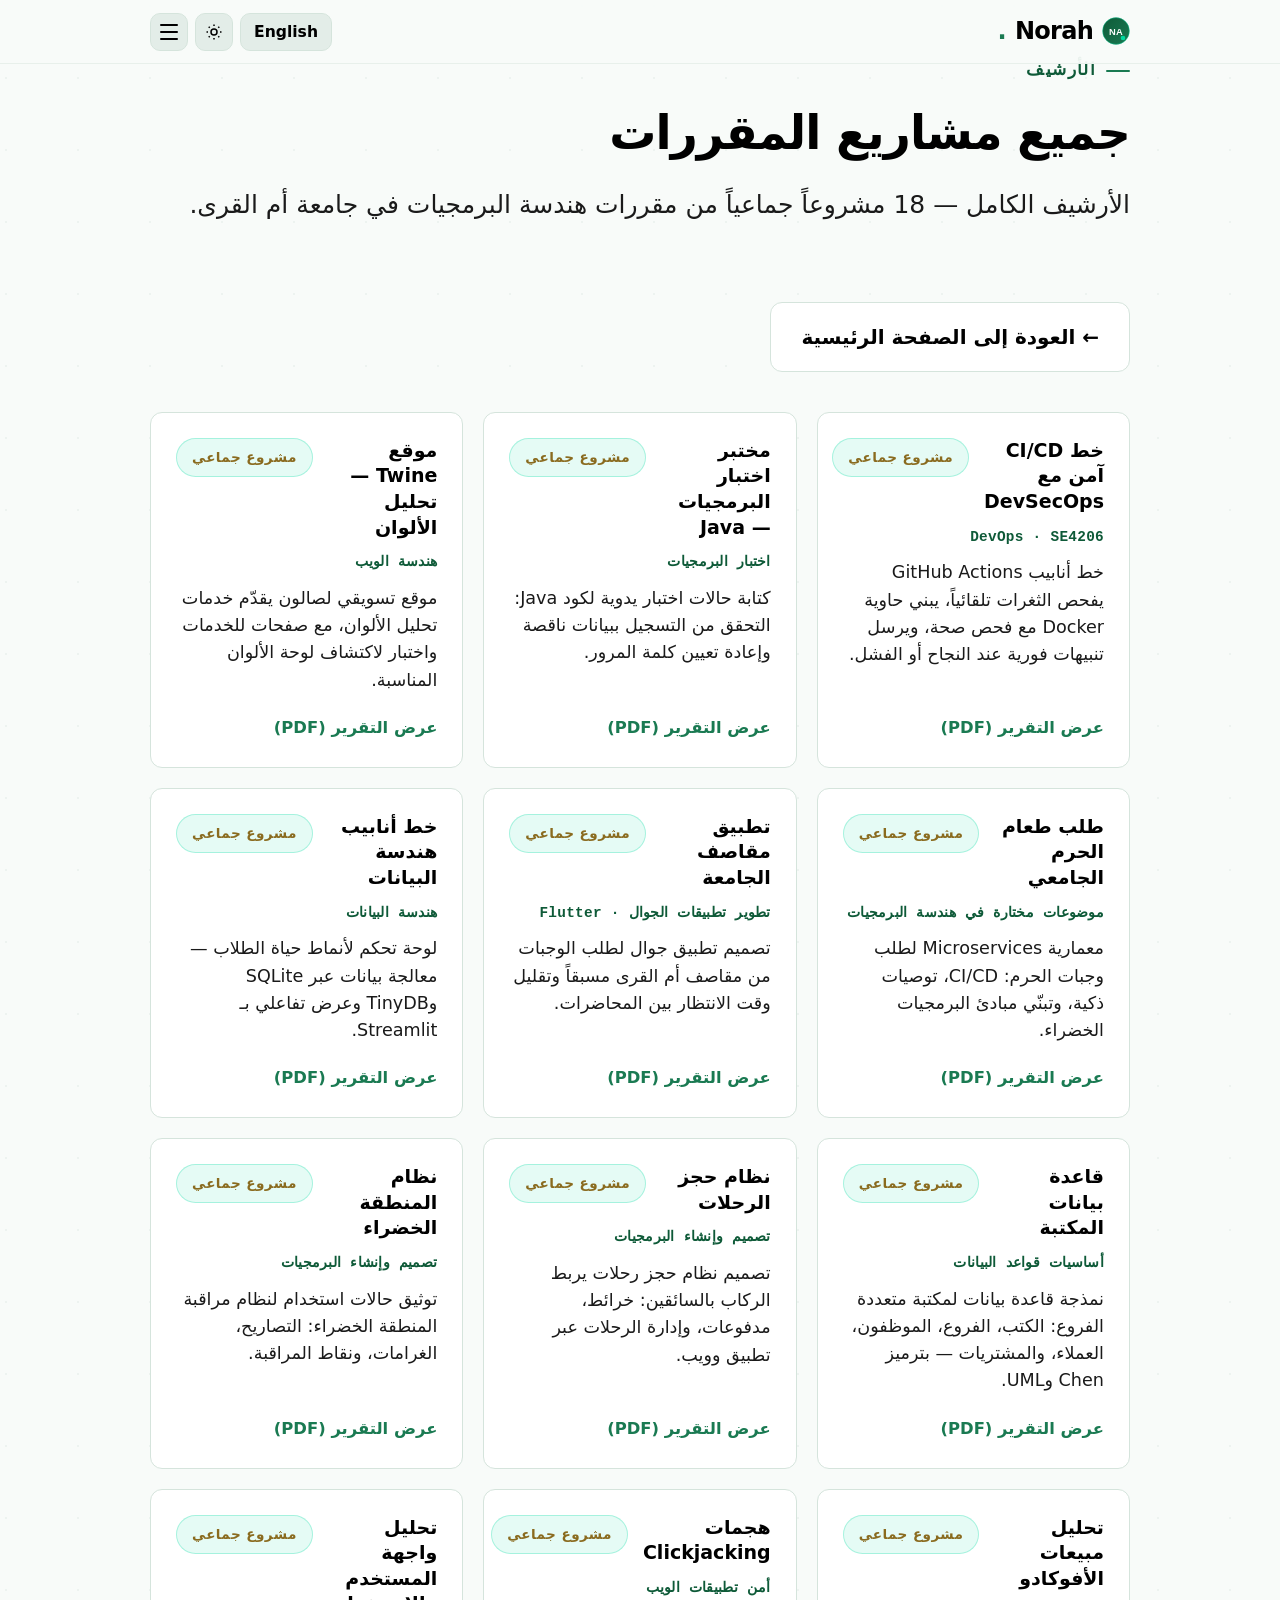
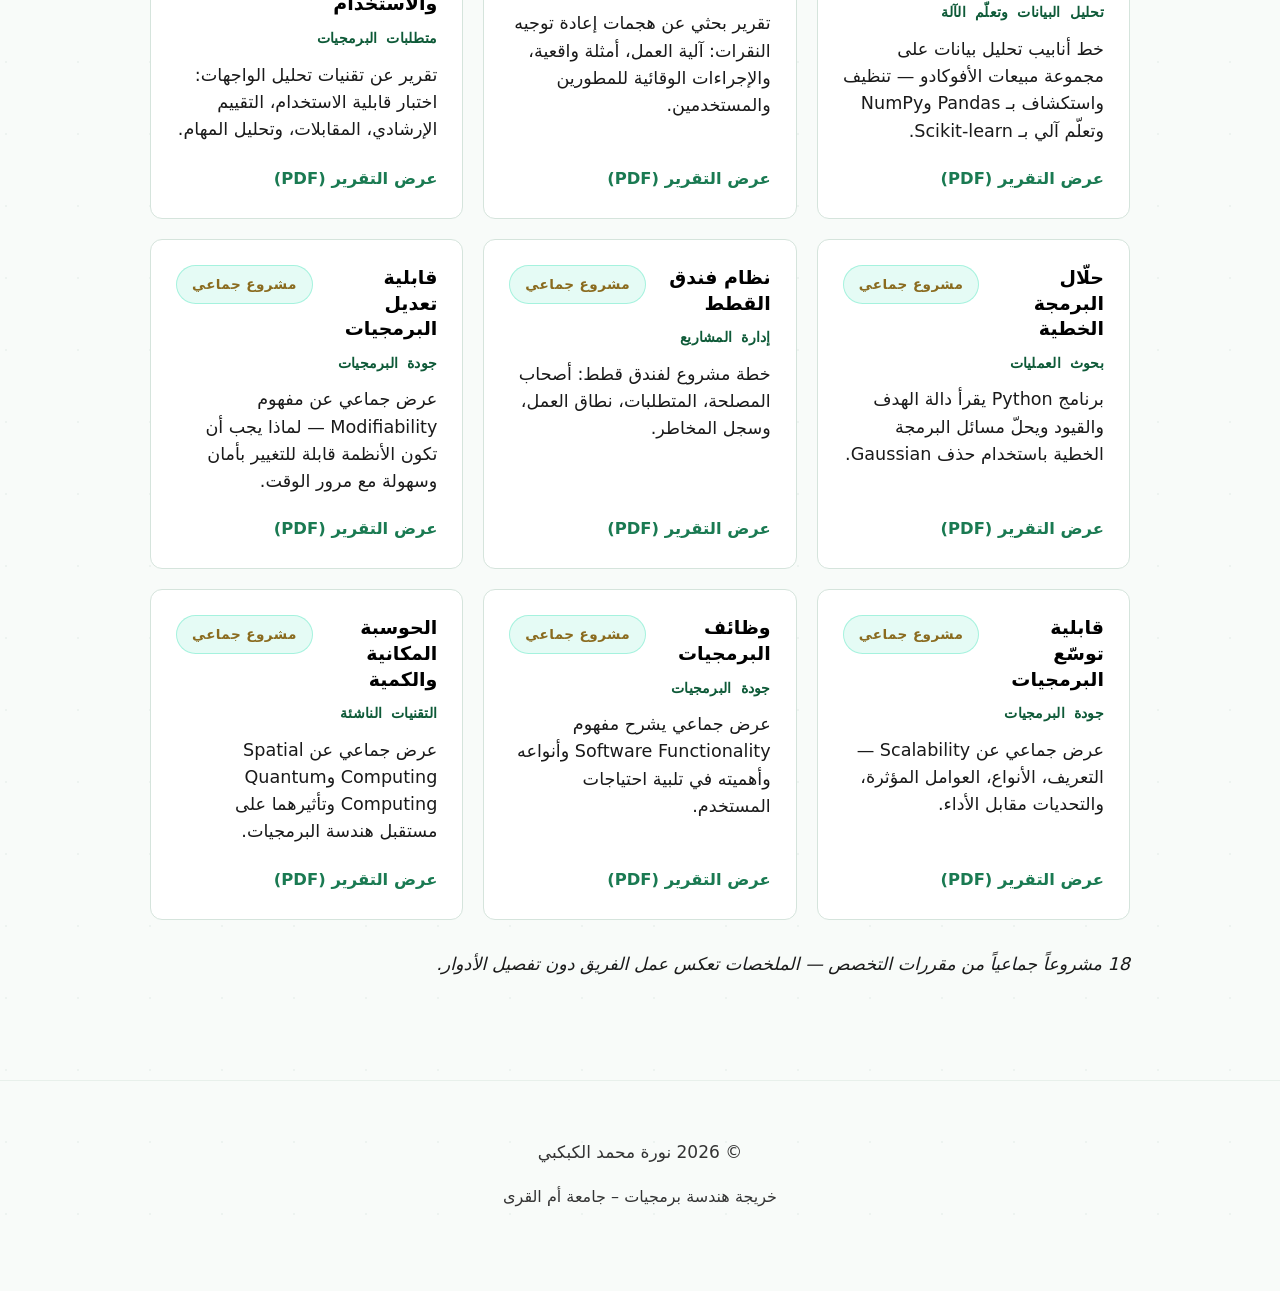
==== course-projects.html @ 9af9b5cd "update" ====
<!DOCTYPE html>
<html lang="ar" dir="rtl">
<head>
  <meta charset="UTF-8">
  <meta name="description" content="Archive of academic course projects — Norah Alkabkabi">
  <title>مشاريع المقررات | نورة الكبكبي</title>
  <link rel="icon" href="assets/favicon.svg" type="image/svg+xml">
  <link rel="stylesheet" href="styles.css?v=11">
  <script>
    (function () {
      var th = localStorage.getItem('portfolio-theme');
      var loc = localStorage.getItem('portfolio-locale');
      document.documentElement.setAttribute('data-theme', th === 'dark' ? 'dark' : 'light');
      if (loc === 'en') {
        document.documentElement.setAttribute('lang', 'en');
        document.documentElement.setAttribute('dir', 'ltr');
      }
    })();
  </script>
</head>
<body>
  <nav class="nav" aria-label="Main">
    <div class="container nav-inner">
      <a href="index.html" class="nav-logo">
        <img src="assets/logo-mark.svg" alt="" class="nav-logo-mark" width="28" height="28">
        Norah<span>.</span>
      </a>
      <div class="nav-actions">
        <button class="locale-toggle" type="button">English</button>
        <button class="theme-toggle" type="button" aria-label="Theme">
          <svg class="icon-sun" width="20" height="20" viewBox="0 0 24 24" fill="none" stroke="currentColor" stroke-width="2" aria-hidden="true"><circle cx="12" cy="12" r="4"/><path d="M12 2v2M12 20v2M4.93 4.93l1.41 1.41M17.66 17.66l1.41 1.41M2 12h2M20 12h2M4.93 19.07l1.41-1.41M17.66 6.34l1.41-1.41"/></svg>
          <svg class="icon-moon" width="20" height="20" viewBox="0 0 24 24" fill="none" stroke="currentColor" stroke-width="2" aria-hidden="true"><path d="M21 12.79A9 9 0 1 1 11.21 3 7 7 0 0 0 21 12.79z"/></svg>
        </button>
        <button class="nav-toggle" type="button" aria-label="Toggle menu" aria-expanded="false">
          <span class="nav-toggle-bars" aria-hidden="true">
            <span class="nav-toggle-bar"></span>
            <span class="nav-toggle-bar"></span>
            <span class="nav-toggle-bar"></span>
          </span>
        </button>
      </div>
    </div>
  </nav>

  <ul class="nav-links">
    <li><a href="index.html#highlights" data-i18n="nav.highlights">Home</a></li>
    <li><a href="index.html#course-projects" data-i18n="archive.back.featured">Featured projects</a></li>
  </ul>
  <button type="button" class="nav-backdrop" aria-label="Close menu" tabindex="-1" hidden></button>

  <main class="section archive-page" style="padding-top: 2rem;">
    <div class="container fade-in visible">
      <p class="section-label" data-i18n="archive.label">Archive</p>
      <h1 class="section-title" data-i18n="archive.title">All academic course projects</h1>
      <p class="section-lead" data-i18n="archive.lead">Full archive of 18 team projects from Software Engineering coursework at Umm Al-Qura University.</p>
      <a href="index.html#course-projects" class="btn btn-ghost archive-back-link" data-i18n="archive.back">← Back to portfolio</a>
      
    
      <div class="course-projects-grid">
        <article class="course-project-card">
          <div class="course-project-header">
            <h4 data-i18n="courseproj.p18.title">خط CI/CD آمن مع DevSecOps</h4>
            <span class="badge badge-team" data-i18n="courseproj.badge.team">مشروع جماعي</span>
          </div>
          <p class="course-project-course" data-i18n="courseproj.p18.course">DevOps · SE4206</p>
          <p class="course-project-desc" data-i18n="courseproj.p18.desc">خط أنابيب GitHub Actions يفحص الثغرات تلقائياً، يبني حاوية Docker مع فحص صحة، ويرسل تنبيهات فورية عند النجاح أو الفشل.</p>
          <a href="assets/course-projects/secure-cicd-devsecops.pdf" class="course-project-link" target="_blank" rel="noopener noreferrer" data-i18n="courseproj.link">عرض التقرير (PDF)</a>
        </article>

        <article class="course-project-card">
          <div class="course-project-header">
            <h4 data-i18n="courseproj.p7.title">مختبر اختبار البرمجيات — Java</h4>
            <span class="badge badge-team" data-i18n="courseproj.badge.team">مشروع جماعي</span>
          </div>
          <p class="course-project-course" data-i18n="courseproj.p7.course">اختبار البرمجيات</p>
          <p class="course-project-desc" data-i18n="courseproj.p7.desc">كتابة حالات اختبار يدوية لكود Java: التحقق من التسجيل ببيانات ناقصة وإعادة تعيين كلمة المرور.</p>
          <a href="assets/course-projects/software-testing-lab.pdf" class="course-project-link" target="_blank" rel="noopener noreferrer" data-i18n="courseproj.link">عرض التقرير (PDF)</a>
        </article>

        <article class="course-project-card">
          <div class="course-project-header">
            <h4 data-i18n="courseproj.p1.title">موقع Twine — تحليل الألوان</h4>
            <span class="badge badge-team" data-i18n="courseproj.badge.team">مشروع جماعي</span>
          </div>
          <p class="course-project-course" data-i18n="courseproj.p1.course">هندسة الويب</p>
          <p class="course-project-desc" data-i18n="courseproj.p1.desc">موقع تسويقي لصالون يقدّم خدمات تحليل الألوان، مع صفحات للخدمات واختبار لاكتشاف لوحة الألوان المناسبة.</p>
          <a href="assets/course-projects/twine-web-engineering.pdf" class="course-project-link" target="_blank" rel="noopener noreferrer" data-i18n="courseproj.link">عرض التقرير (PDF)</a>
        </article>

        <article class="course-project-card">
          <div class="course-project-header">
            <h4 data-i18n="courseproj.p13.title">طلب طعام الحرم الجامعي</h4>
            <span class="badge badge-team" data-i18n="courseproj.badge.team">مشروع جماعي</span>
          </div>
          <p class="course-project-course" data-i18n="courseproj.p13.course">موضوعات مختارة في هندسة البرمجيات</p>
          <p class="course-project-desc" data-i18n="courseproj.p13.desc">معمارية Microservices لطلب وجبات الحرم: CI/CD، توصيات ذكية، وتبنّي مبادئ البرمجيات الخضراء.</p>
          <a href="assets/course-projects/campus-food-ordering-microservices.pdf" class="course-project-link" target="_blank" rel="noopener noreferrer" data-i18n="courseproj.link">عرض التقرير (PDF)</a>
        </article>

        <article class="course-project-card">
          <div class="course-project-header">
            <h4 data-i18n="courseproj.p2.title">تطبيق مقاصف الجامعة</h4>
            <span class="badge badge-team" data-i18n="courseproj.badge.team">مشروع جماعي</span>
          </div>
          <p class="course-project-course" data-i18n="courseproj.p2.course">تطوير تطبيقات الجوال · Flutter</p>
          <p class="course-project-desc" data-i18n="courseproj.p2.desc">تصميم تطبيق جوال لطلب الوجبات من مقاصف أم القرى مسبقاً وتقليل وقت الانتظار بين المحاضرات.</p>
          <a href="assets/course-projects/flutter-cafeteria.pdf" class="course-project-link" target="_blank" rel="noopener noreferrer" data-i18n="courseproj.link">عرض التقرير (PDF)</a>
        </article>

        <article class="course-project-card">
          <div class="course-project-header">
            <h4 data-i18n="courseproj.p14.title">خط أنابيب هندسة البيانات</h4>
            <span class="badge badge-team" data-i18n="courseproj.badge.team">مشروع جماعي</span>
          </div>
          <p class="course-project-course" data-i18n="courseproj.p14.course">هندسة البيانات</p>
          <p class="course-project-desc" data-i18n="courseproj.p14.desc">لوحة تحكم لأنماط حياة الطلاب — معالجة بيانات عبر SQLite وTinyDB وعرض تفاعلي بـ Streamlit.</p>
          <a href="assets/course-projects/data-engineering-lifestyle-dashboard.pdf" class="course-project-link" target="_blank" rel="noopener noreferrer" data-i18n="courseproj.link">عرض التقرير (PDF)</a>
        </article>

        <article class="course-project-card">
          <div class="course-project-header">
            <h4 data-i18n="courseproj.p4.title">قاعدة بيانات المكتبة</h4>
            <span class="badge badge-team" data-i18n="courseproj.badge.team">مشروع جماعي</span>
          </div>
          <p class="course-project-course" data-i18n="courseproj.p4.course">أساسيات قواعد البيانات</p>
          <p class="course-project-desc" data-i18n="courseproj.p4.desc">نمذجة قاعدة بيانات لمكتبة متعددة الفروع: الكتب، الفروع، الموظفون، العملاء، والمشتريات — بترميز Chen وUML.</p>
          <a href="assets/course-projects/database-library.pdf" class="course-project-link" target="_blank" rel="noopener noreferrer" data-i18n="courseproj.link">عرض التقرير (PDF)</a>
        </article>

        <article class="course-project-card">
          <div class="course-project-header">
            <h4 data-i18n="courseproj.p12.title">نظام حجز الرحلات</h4>
            <span class="badge badge-team" data-i18n="courseproj.badge.team">مشروع جماعي</span>
          </div>
          <p class="course-project-course" data-i18n="courseproj.p12.course">تصميم وإنشاء البرمجيات</p>
          <p class="course-project-desc" data-i18n="courseproj.p12.desc">تصميم نظام حجز رحلات يربط الركاب بالسائقين: خرائط، مدفوعات، وإدارة الرحلات عبر تطبيق وويب.</p>
          <a href="assets/course-projects/software-design-ride-booking.pdf" class="course-project-link" target="_blank" rel="noopener noreferrer" data-i18n="courseproj.link">عرض التقرير (PDF)</a>
        </article>

        <article class="course-project-card">
          <div class="course-project-header">
            <h4 data-i18n="courseproj.p3.title">نظام المنطقة الخضراء</h4>
            <span class="badge badge-team" data-i18n="courseproj.badge.team">مشروع جماعي</span>
          </div>
          <p class="course-project-course" data-i18n="courseproj.p3.course">تصميم وإنشاء البرمجيات</p>
          <p class="course-project-desc" data-i18n="courseproj.p3.desc">توثيق حالات استخدام لنظام مراقبة المنطقة الخضراء: التصاريح، الغرامات، ونقاط المراقبة.</p>
          <a href="assets/course-projects/software-design-green-zone.pdf" class="course-project-link" target="_blank" rel="noopener noreferrer" data-i18n="courseproj.link">عرض التقرير (PDF)</a>
        </article>

        <article class="course-project-card">
          <div class="course-project-header">
            <h4 data-i18n="courseproj.p6.title">تحليل مبيعات الأفوكادو</h4>
            <span class="badge badge-team" data-i18n="courseproj.badge.team">مشروع جماعي</span>
          </div>
          <p class="course-project-course" data-i18n="courseproj.p6.course">تحليل البيانات وتعلّم الآلة</p>
          <p class="course-project-desc" data-i18n="courseproj.p6.desc">خط أنابيب تحليل بيانات على مجموعة مبيعات الأفوكادو — تنظيف واستكشاف بـ Pandas وNumPy وتعلّم آلي بـ Scikit-learn.</p>
          <a href="assets/course-projects/data-analysis-avocado.pdf" class="course-project-link" target="_blank" rel="noopener noreferrer" data-i18n="courseproj.link">عرض التقرير (PDF)</a>
        </article>

        <article class="course-project-card">
          <div class="course-project-header">
            <h4 data-i18n="courseproj.p11.title">هجمات Clickjacking</h4>
            <span class="badge badge-team" data-i18n="courseproj.badge.team">مشروع جماعي</span>
          </div>
          <p class="course-project-course" data-i18n="courseproj.p11.course">أمن تطبيقات الويب</p>
          <p class="course-project-desc" data-i18n="courseproj.p11.desc">تقرير بحثي عن هجمات إعادة توجيه النقرات: آلية العمل، أمثلة واقعية، والإجراءات الوقائية للمطورين والمستخدمين.</p>
          <a href="assets/course-projects/clickjacking-security.pdf" class="course-project-link" target="_blank" rel="noopener noreferrer" data-i18n="courseproj.link">عرض التقرير (PDF)</a>
        </article>

        <article class="course-project-card">
          <div class="course-project-header">
            <h4 data-i18n="courseproj.p10.title">تحليل واجهة المستخدم والاستخدام</h4>
            <span class="badge badge-team" data-i18n="courseproj.badge.team">مشروع جماعي</span>
          </div>
          <p class="course-project-course" data-i18n="courseproj.p10.course">متطلبات البرمجيات</p>
          <p class="course-project-desc" data-i18n="courseproj.p10.desc">تقرير عن تقنيات تحليل الواجهات: اختبار قابلية الاستخدام، التقييم الإرشادي، المقابلات، وتحليل المهام.</p>
          <a href="assets/course-projects/ui-analysis.pdf" class="course-project-link" target="_blank" rel="noopener noreferrer" data-i18n="courseproj.link">عرض التقرير (PDF)</a>
        </article>

        <article class="course-project-card">
          <div class="course-project-header">
            <h4 data-i18n="courseproj.p5.title">حلّال البرمجة الخطية</h4>
            <span class="badge badge-team" data-i18n="courseproj.badge.team">مشروع جماعي</span>
          </div>
          <p class="course-project-course" data-i18n="courseproj.p5.course">بحوث العمليات</p>
          <p class="course-project-desc" data-i18n="courseproj.p5.desc">برنامج Python يقرأ دالة الهدف والقيود ويحلّ مسائل البرمجة الخطية باستخدام حذف Gaussian.</p>
          <a href="assets/course-projects/operational-research-lp-solver.pdf" class="course-project-link" target="_blank" rel="noopener noreferrer" data-i18n="courseproj.link">عرض التقرير (PDF)</a>
        </article>

        <article class="course-project-card">
          <div class="course-project-header">
            <h4 data-i18n="courseproj.p15.title">نظام فندق القطط</h4>
            <span class="badge badge-team" data-i18n="courseproj.badge.team">مشروع جماعي</span>
          </div>
          <p class="course-project-course" data-i18n="courseproj.p15.course">إدارة المشاريع</p>
          <p class="course-project-desc" data-i18n="courseproj.p15.desc">خطة مشروع لفندق قطط: أصحاب المصلحة، المتطلبات، نطاق العمل، وسجل المخاطر.</p>
          <a href="assets/course-projects/project-management-cat-hotel.pdf" class="course-project-link" target="_blank" rel="noopener noreferrer" data-i18n="courseproj.link">عرض التقرير (PDF)</a>
        </article>

        <article class="course-project-card">
          <div class="course-project-header">
            <h4 data-i18n="courseproj.p8.title">قابلية تعديل البرمجيات</h4>
            <span class="badge badge-team" data-i18n="courseproj.badge.team">مشروع جماعي</span>
          </div>
          <p class="course-project-course" data-i18n="courseproj.p8.course">جودة البرمجيات</p>
          <p class="course-project-desc" data-i18n="courseproj.p8.desc">عرض جماعي عن مفهوم Modifiability — لماذا يجب أن تكون الأنظمة قابلة للتغيير بأمان وسهولة مع مرور الوقت.</p>
          <a href="assets/course-projects/software-modifiability.pdf" class="course-project-link" target="_blank" rel="noopener noreferrer" data-i18n="courseproj.link">عرض التقرير (PDF)</a>
        </article>

        <article class="course-project-card">
          <div class="course-project-header">
            <h4 data-i18n="courseproj.p17.title">قابلية توسّع البرمجيات</h4>
            <span class="badge badge-team" data-i18n="courseproj.badge.team">مشروع جماعي</span>
          </div>
          <p class="course-project-course" data-i18n="courseproj.p17.course">جودة البرمجيات</p>
          <p class="course-project-desc" data-i18n="courseproj.p17.desc">عرض جماعي عن Scalability — التعريف، الأنواع، العوامل المؤثرة، والتحديات مقابل الأداء.</p>
          <a href="assets/course-projects/software-scalability.pdf" class="course-project-link" target="_blank" rel="noopener noreferrer" data-i18n="courseproj.link">عرض التقرير (PDF)</a>
        </article>

        <article class="course-project-card">
          <div class="course-project-header">
            <h4 data-i18n="courseproj.p9.title">وظائف البرمجيات</h4>
            <span class="badge badge-team" data-i18n="courseproj.badge.team">مشروع جماعي</span>
          </div>
          <p class="course-project-course" data-i18n="courseproj.p9.course">جودة البرمجيات</p>
          <p class="course-project-desc" data-i18n="courseproj.p9.desc">عرض جماعي يشرح مفهوم Software Functionality وأنواعه وأهميته في تلبية احتياجات المستخدم.</p>
          <a href="assets/course-projects/software-functionality.pdf" class="course-project-link" target="_blank" rel="noopener noreferrer" data-i18n="courseproj.link">عرض التقرير (PDF)</a>
        </article>

        <article class="course-project-card">
          <div class="course-project-header">
            <h4 data-i18n="courseproj.p16.title">الحوسبة المكانية والكمية</h4>
            <span class="badge badge-team" data-i18n="courseproj.badge.team">مشروع جماعي</span>
          </div>
          <p class="course-project-course" data-i18n="courseproj.p16.course">التقنيات الناشئة</p>
          <p class="course-project-desc" data-i18n="courseproj.p16.desc">عرض جماعي عن Spatial Computing وQuantum Computing وتأثيرهما على مستقبل هندسة البرمجيات.</p>
          <a href="assets/course-projects/emerging-tech-spatial-quantum.pdf" class="course-project-link" target="_blank" rel="noopener noreferrer" data-i18n="courseproj.link">عرض التقرير (PDF)</a>
        </article>
      </div>

      
      <p class="course-projects-note" data-i18n="courseproj.note">18 team projects from coursework — summaries reflect what we built together, not individual roles.</p>
    </div>
  </main>

  <footer class="footer">
    <div class="container">
      <p data-i18n="footer.copy">© 2026 نورة محمد الكبكبي</p>
      <p class="footer-note" data-i18n="footer.note">خريجة هندسة برمجيات – جامعة أم القرى</p>
    </div>
  </footer>

  <script src="i18n.js?v=4"></script>
  <script src="script.js?v=6"></script>
</body>
</html>
---- styles.css ----
/* Portfolio — Norah · UQU academic authority + youthful tech accent */

/* ── Light — UQU green (60%), crisp white (30%), electric accent (10%) ── */
:root,
[data-theme="light"] {
  --bg: #f8fbf9;
  --bg-elevated: #ffffff;
  --bg-card: #ffffff;
  --border: #d5e4dc;
  --border-subtle: #e8f0eb;
  --text: #000000;
  --text-muted: #1a1a1a;
  --text-dim: #333333;
  --accent: #0e5a38;
  --accent-2: #1a7a52;
  --accent-3: #00d9a0;
  --accent-hover: #0a4529;
  --accent-soft: rgba(14, 90, 56, 0.09);
  --accent-2-soft: rgba(26, 122, 82, 0.1);
  --accent-3-soft: rgba(0, 217, 160, 0.12);
  --glow-1: rgba(14, 90, 56, 0.07);
  --glow-2: rgba(26, 122, 82, 0.06);
  --glow-3: rgba(0, 217, 160, 0.08);
  --nav-bg: rgba(248, 251, 249, 0.94);
  --btn-primary-text: #ffffff;
  --btn-primary-bg: #0e5a38;
  --btn-primary-hover: #0a4529;
  --code-bg: #eef5f1;
  --gold: #8a6b1f;
  --gold-soft: rgba(138, 107, 31, 0.12);
  --success: #0e5a38;
  --success-soft: rgba(14, 90, 56, 0.1);
  --success-border: rgba(14, 90, 56, 0.25);
  --team-soft: rgba(0, 217, 160, 0.1);
  --team-border: rgba(0, 217, 160, 0.28);
  --rtl-color: #1a7a52;
  --rtl-soft: rgba(26, 122, 82, 0.1);
  --rtl-border: rgba(26, 122, 82, 0.25);
  --stat-num: var(--accent-2);
  --hero-mesh: url("data:image/svg+xml,%3Csvg xmlns='http://www.w3.org/2000/svg' width='72' height='72'%3E%3Ccircle cx='6' cy='6' r='1' fill='%230e5a38' opacity='0.06'/%3E%3C/svg%3E");
  --font-sans: "IBM Plex Sans Arabic", "Plus Jakarta Sans", system-ui, sans-serif;
  --font-mono: "JetBrains Mono", ui-monospace, monospace;
  --radius: 12px;
  --radius-lg: 16px;
  --max-width: 1080px;
  --nav-height: 64px;
  color-scheme: light;
}

/* ── Dark — deep forest, readable, electric green accent ── */
[data-theme="dark"] {
  --bg: #0a1210;
  --bg-elevated: #111a16;
  --bg-card: #162019;
  --border: #243830;
  --border-subtle: #1a2820;
  --text: #ffffff;
  --text-muted: #f5f5f5;
  --text-dim: #e8e8e8;
  --accent: #4ecf9a;
  --accent-2: #6ee0b0;
  --accent-3: #00ffc8;
  --accent-hover: #8ae8be;
  --accent-soft: rgba(78, 207, 154, 0.12);
  --accent-2-soft: rgba(110, 224, 176, 0.1);
  --accent-3-soft: rgba(0, 255, 200, 0.1);
  --glow-1: rgba(78, 207, 154, 0.1);
  --glow-2: rgba(110, 224, 176, 0.08);
  --glow-3: rgba(0, 255, 200, 0.06);
  --nav-bg: rgba(10, 18, 16, 0.94);
  --btn-primary-text: #0a1210;
  --btn-primary-bg: #4ecf9a;
  --btn-primary-hover: #6ee0b0;
  --code-bg: #0e1814;
  --gold: #d4b86a;
  --gold-soft: rgba(212, 184, 106, 0.12);
  --success: #4ecf9a;
  --success-soft: rgba(78, 207, 154, 0.1);
  --success-border: rgba(78, 207, 154, 0.25);
  --team-soft: rgba(0, 255, 200, 0.08);
  --team-border: rgba(0, 255, 200, 0.22);
  --rtl-color: #6ee0b0;
  --rtl-soft: rgba(110, 224, 176, 0.1);
  --rtl-border: rgba(110, 224, 176, 0.25);
  --stat-num: var(--accent-2);
  --hero-mesh: none;
  color-scheme: dark;
}

*, *::before, *::after {
  box-sizing: border-box;
}

html {
  scroll-behavior: smooth;
  scroll-padding-top: calc(var(--nav-height) + env(safe-area-inset-top, 0px) + 1rem);
  -webkit-text-size-adjust: 100%;
  text-size-adjust: 100%;
  overflow-x: clip;
  font-size: clamp(17px, 1.1vw + 14px, 20px);
}

body {
  margin: 0;
  font-family: var(--font-sans);
  font-size: 1.0625rem;
  line-height: 1.7;
  color: var(--text);
  background: var(--bg);
  background-image: var(--hero-mesh);
  -webkit-font-smoothing: antialiased;
  transition: background-color 0.3s ease, color 0.3s ease;
  overflow-x: clip;
  padding-inline: env(safe-area-inset-left, 0px) env(safe-area-inset-right, 0px);
}

::selection {
  background: var(--accent-soft);
  color: var(--text);
}

a {
  color: var(--accent);
  text-decoration: none;
  transition: color 0.15s;
}

a:hover {
  color: var(--accent-hover);
}

img {
  max-width: 100%;
  display: block;
}

code {
  font-family: var(--font-mono);
  font-size: 0.88em;
  padding: 0.12em 0.4em;
  background: var(--code-bg);
  border: 1px solid var(--border-subtle);
  border-radius: 6px;
  color: var(--text);
}

/* Layout */

.container {
  width: 100%;
  max-width: var(--max-width);
  margin-inline: auto;
  padding-inline: clamp(1rem, 4vw, 2.5rem);
}

.section {
  padding: clamp(3rem, 8vw, 5rem) 0;
}

.section-label {
  display: inline-flex;
  align-items: center;
  gap: 0.5rem;
  font-family: var(--font-mono);
  font-size: 0.85rem;
  font-weight: 600;
  letter-spacing: 0.08em;
  text-transform: uppercase;
  color: var(--accent);
  margin-bottom: 0.75rem;
}

.section-label::before {
  content: "";
  width: 24px;
  height: 2px;
  background: var(--accent-2);
  border-radius: 2px;
}

.section-title {
  margin: 0 0 1rem;
  font-size: clamp(1.85rem, 4vw, 2.35rem);
  font-weight: 700;
  letter-spacing: -0.02em;
  line-height: 1.25;
  color: var(--text);
}

.section-lead {
  margin: 0 0 2.5rem;
  font-size: clamp(1.05rem, 2.2vw, 1.25rem);
  color: var(--text-muted);
  max-width: 65ch;
}

/* Nav */

.nav {
  position: fixed;
  top: 0;
  left: 0;
  right: 0;
  z-index: 100;
  height: calc(var(--nav-height) + env(safe-area-inset-top, 0px));
  padding-top: env(safe-area-inset-top, 0px);
  padding-inline: env(safe-area-inset-left, 0px) env(safe-area-inset-right, 0px);
  background: var(--nav-bg);
  border-bottom: 1px solid var(--border-subtle);
  transition: background 0.3s ease, border-color 0.3s ease;
}

.nav-inner {
  display: flex;
  justify-content: space-between;
  align-items: center;
  gap: 1rem;
  height: 100%;
}

.nav-logo {
  display: inline-flex;
  align-items: center;
  gap: 0.45rem;
  font-weight: 700;
  font-size: 1.2rem;
  color: var(--text);
  letter-spacing: -0.03em;
  text-decoration: none;
}

.nav-logo-mark {
  border-radius: 8px;
  flex-shrink: 0;
}

.nav-logo span {
  color: var(--accent-2);
}

.nav-actions {
  display: flex;
  align-items: center;
  gap: 0.35rem;
}

.locale-toggle,
.theme-toggle,
.nav-toggle {
  display: flex;
  align-items: center;
  justify-content: center;
  background: var(--accent-soft);
  border: 1px solid var(--border);
  border-radius: 10px;
  color: var(--text);
  cursor: pointer;
  padding: 0.45rem;
  transition: background 0.15s, border-color 0.15s, transform 0.15s;
}

.locale-toggle {
  min-width: 38px;
  height: 38px;
  padding: 0 0.65rem;
  font-family: inherit;
  font-size: 0.78rem;
  font-weight: 700;
}

.theme-toggle {
  width: 38px;
  height: 38px;
}

.locale-toggle:hover,
.theme-toggle:hover,
.nav-toggle:hover {
  border-color: var(--accent);
  transform: scale(1.05);
}

.theme-toggle .icon-moon { display: none; }
[data-theme="dark"] .theme-toggle .icon-sun { display: none; }
[data-theme="dark"] .theme-toggle .icon-moon { display: block; }

.nav-links {
  position: fixed;
  z-index: 101;
  top: env(safe-area-inset-top, 0px);
  left: 50%;
  transform: translateX(-50%);
  width: min(100%, var(--max-width));
  max-width: var(--max-width);
  margin: 0;
  padding-inline: clamp(1rem, 4vw, 2.5rem);
  height: var(--nav-height);
  display: flex;
  align-items: center;
  justify-content: center;
  flex-wrap: wrap;
  gap: 1rem 1.25rem;
  list-style: none;
  pointer-events: none;
  background: transparent;
}

.nav-links li {
  pointer-events: auto;
}

.nav-links a {
  font-size: 1rem;
  color: var(--text);
  font-weight: 600;
  text-decoration: none;
}

.nav-links a:hover,
.nav-links a.active {
  color: var(--accent);
}

.nav-toggle {
  display: none;
  background: var(--accent-soft);
  width: 38px;
  height: 38px;
}

.nav-toggle-bars {
  display: flex;
  flex-direction: column;
  justify-content: center;
  gap: 5px;
  width: 20px;
  height: 20px;
}

.nav-toggle-bar {
  display: block;
  width: 100%;
  height: 2px;
  background: currentColor;
  border-radius: 2px;
  transition: transform 0.22s ease, opacity 0.22s ease;
  transform-origin: center;
}

.nav-toggle[aria-expanded="true"] .nav-toggle-bar:nth-child(1) {
  transform: translateY(7px) rotate(45deg);
}

.nav-toggle[aria-expanded="true"] .nav-toggle-bar:nth-child(2) {
  opacity: 0;
}

.nav-toggle[aria-expanded="true"] .nav-toggle-bar:nth-child(3) {
  transform: translateY(-7px) rotate(-45deg);
}

.nav-backdrop {
  position: fixed;
  inset: 0;
  z-index: 99;
  margin: 0;
  padding: 0;
  border: none;
  background: rgba(15, 23, 42, 0.5);
  cursor: pointer;
  opacity: 0;
  visibility: hidden;
  pointer-events: none;
  transition: opacity 0.22s ease, visibility 0.22s ease;
}

[data-theme="dark"] .nav-backdrop {
  background: rgba(0, 0, 0, 0.62);
}

.nav-backdrop.is-visible {
  opacity: 1;
  visibility: visible;
  pointer-events: auto;
}

html.nav-menu-open,
body.nav-menu-open {
  overflow: hidden;
}

.fade-in {
  opacity: 0;
  transform: translateY(16px);
  transition: opacity 0.5s ease, transform 0.5s ease;
}

.fade-in.visible {
  opacity: 1;
  transform: translateY(0);
}

/* At-a-glance summary */

.highlights-section {
  padding-top: 2rem;
  padding-bottom: 2.5rem;
  background: var(--bg-elevated);
  border-bottom: 1px solid var(--border-subtle);
}

.highlights-summary-grid {
  display: grid;
  grid-template-columns: repeat(auto-fit, minmax(min(100%, 260px), 1fr));
  gap: 1rem;
}

.summary-card {
  display: block;
  padding: 1.35rem 1.5rem;
  background: var(--bg-card);
  border: 1px solid var(--border);
  border-radius: var(--radius-lg);
  text-decoration: none;
  color: inherit;
  transition: border-color 0.2s, transform 0.2s;
}

.summary-card:hover {
  border-color: var(--accent);
  transform: translateY(-2px);
}

.summary-card .summary-metric {
  margin: 0 0 0.35rem;
  font-size: 1.65rem;
  font-weight: 800;
  color: var(--accent);
  line-height: 1;
}

.summary-card h3 {
  margin: 0 0 0.45rem;
  font-size: 1.1rem;
  font-weight: 700;
  color: var(--text);
}

.summary-card p {
  margin: 0;
  font-size: 0.98rem;
  color: var(--text-muted);
  line-height: 1.55;
}

.academic-strengths-compact {
  grid-template-columns: repeat(2, minmax(0, 1fr));
}

/* Grade distribution donut chart */

:root,
[data-theme="light"] {
  --grade-aplus: #0a4529;
  --grade-a: #0e5a38;
  --grade-bplus: #1a7a52;
  --grade-b: #3d9a72;
  --grade-cplus: #8a6b1f;
  --grade-c: #b8860b;
  --grade-d: #c45c4a;
  --grade-f: #8b3a3a;
}

[data-theme="dark"] {
  --grade-aplus: #6ee0b0;
  --grade-a: #4ecf9a;
  --grade-bplus: #2db87a;
  --grade-b: #1a8f5c;
  --grade-cplus: #d4b86a;
  --grade-c: #c9a227;
  --grade-d: #e88a7a;
  --grade-f: #d46a6a;
}

.grade-distribution-card {
  margin-top: 1.75rem;
  padding: 1.5rem;
  background: var(--bg-card);
  border: 1px solid var(--border);
  border-radius: var(--radius-lg);
}

.grade-distribution-card .section-label {
  margin-top: 0;
}

.grade-distribution-lead {
  margin-bottom: 1.25rem;
}

.grade-distribution-layout {
  display: flex;
  align-items: center;
  gap: 2rem;
  flex-wrap: wrap;
}

.grade-donut-wrap {
  position: relative;
  width: min(220px, 100%);
  aspect-ratio: 1;
  flex-shrink: 0;
}

.grade-donut-svg {
  width: 100%;
  height: 100%;
  display: block;
}

.grade-donut-center {
  position: absolute;
  inset: 0;
  display: flex;
  flex-direction: column;
  align-items: center;
  justify-content: center;
  text-align: center;
  pointer-events: none;
}

.grade-donut-total {
  font-size: 1.85rem;
  font-weight: 800;
  color: var(--accent);
  line-height: 1;
}

.grade-donut-center span {
  margin-top: 0.2rem;
  font-size: 0.72rem;
  font-weight: 600;
  color: var(--text-dim);
}

.grade-legend {
  list-style: none;
  margin: 0;
  padding: 0;
  display: grid;
  grid-template-columns: repeat(2, minmax(0, 1fr));
  gap: 0.65rem 1.5rem;
  flex: 1;
  min-width: min(100%, 280px);
}

.grade-legend-item {
  display: flex;
  align-items: center;
  gap: 0.55rem;
  font-size: 0.88rem;
}

.grade-legend-swatch {
  width: 0.75rem;
  height: 0.75rem;
  border-radius: 3px;
  flex-shrink: 0;
}

.grade-legend-label {
  font-weight: 700;
  color: var(--text);
  min-width: 2.5rem;
  font-family: var(--font-mono);
  font-size: 0.82rem;
}

.grade-legend-pct {
  font-weight: 700;
  color: var(--accent-2);
  font-variant-numeric: tabular-nums;
}

.grade-legend-count {
  color: var(--text-dim);
  font-size: 0.78rem;
  font-variant-numeric: tabular-nums;
}

.grade-legend-item.is-zero .grade-legend-pct,
.grade-legend-item.is-zero .grade-legend-count {
  opacity: 0.45;
}

@media (max-width: 640px) {
  .academic-strengths-compact {
    grid-template-columns: 1fr;
  }

  .grade-distribution-layout {
    flex-direction: column;
    align-items: stretch;
  }

  .grade-donut-wrap {
    margin-inline: auto;
  }

  .grade-legend {
    grid-template-columns: 1fr;
  }
}

/* Hero — memorable first screen */

.hero-memorable {
  min-height: 100svh;
  display: flex;
  align-items: center;
  padding-top: calc(var(--nav-height) + env(safe-area-inset-top, 0px));
  padding-bottom: clamp(2rem, 5vw, 3rem);
  position: relative;
  overflow-x: clip;
  border-bottom: 1px solid var(--border-subtle);
}

.hero-memorable-inner {
  display: flex;
  flex-direction: column;
  gap: clamp(1.75rem, 4vw, 2.5rem);
  position: relative;
  width: 100%;
}

.hero-intro {
  text-align: center;
  max-width: 42rem;
  margin-inline: auto;
}

.hero-avatar {
  display: block;
  width: clamp(96px, 18vw, 120px);
  height: clamp(96px, 18vw, 120px);
  margin: 0 auto 1.15rem;
  border-radius: 50%;
  border: 3px solid var(--accent-3);
  box-shadow: 0 8px 28px var(--glow-1), 0 0 0 4px var(--bg-card);
  object-fit: cover;
}

.hero-hook {
  margin: 0;
  font-size: clamp(1.05rem, 2.4vw, 1.28rem);
  color: var(--text-muted);
  line-height: 1.75;
}

.hero-pillars {
  display: grid;
  grid-template-columns: repeat(3, minmax(0, 1fr));
  gap: 1rem;
}

.hero-pillar {
  display: flex;
  flex-direction: column;
  padding: 1.5rem 1.35rem;
  background: var(--bg-card);
  border: 1px solid var(--border);
  border-radius: var(--radius-lg);
  text-decoration: none;
  color: inherit;
  transition: border-color 0.2s, transform 0.2s, box-shadow 0.2s;
  min-height: 100%;
}

.hero-pillar:hover {
  border-color: var(--accent);
  transform: translateY(-3px);
  box-shadow: 0 8px 24px var(--glow-1);
}

.hero-pillar-featured {
  border-color: var(--accent-2);
  background: linear-gradient(165deg, var(--accent-soft) 0%, var(--bg-card) 55%);
}

.hero-pillar-metric {
  display: block;
  margin-bottom: 0.5rem;
  font-size: clamp(1.85rem, 4vw, 2.35rem);
  font-weight: 800;
  font-family: var(--font-mono);
  color: var(--accent);
  line-height: 1;
  letter-spacing: -0.03em;
}

.hero-pillar h2 {
  margin: 0 0 0.5rem;
  font-size: clamp(1rem, 2vw, 1.12rem);
  font-weight: 700;
  color: var(--text);
  line-height: 1.3;
}

.hero-pillar p {
  margin: 0;
  margin-top: auto;
  font-size: 0.92rem;
  color: var(--text-muted);
  line-height: 1.55;
}

.hero-foot {
  display: flex;
  flex-direction: column;
  align-items: center;
  gap: 1.25rem;
  text-align: center;
}

.hero-chips {
  margin: 0;
  font-size: 0.88rem;
  font-weight: 600;
  color: var(--text-dim);
  letter-spacing: 0.01em;
}

.hero-scroll-cue {
  display: inline-flex;
  flex-direction: column;
  align-items: center;
  gap: 0.35rem;
  font-size: 0.9rem;
  font-weight: 600;
  color: var(--accent-2);
  text-decoration: none;
  transition: color 0.15s, transform 0.15s;
}

.hero-scroll-cue svg {
  animation: scroll-bounce 2s ease-in-out infinite;
}

.hero-scroll-cue:hover {
  color: var(--accent);
  transform: translateY(2px);
}

@keyframes scroll-bounce {
  0%, 100% { transform: translateY(0); }
  50% { transform: translateY(4px); }
}

/* Details gateway — transition into long-form content */

.details-gateway {
  padding: clamp(2.5rem, 6vw, 3.5rem) 0 clamp(1.5rem, 4vw, 2rem);
  background: var(--bg-elevated);
  border-bottom: 1px solid var(--border-subtle);
  text-align: center;
}

.details-gateway .section-label {
  justify-content: center;
}

.details-gateway .section-label::before {
  display: none;
}

.details-gateway-title {
  margin-bottom: 0.75rem;
}

.details-gateway-lead {
  margin-inline: auto;
  margin-bottom: 0;
  max-width: 52ch;
}

/* Hero (legacy stats — kept for training section reuse) */

.hero {
  min-height: 100svh;
  display: flex;
  align-items: center;
  padding-top: calc(var(--nav-height) + env(safe-area-inset-top, 0px));
  position: relative;
  overflow-x: clip;
}

.hero::before {
  content: "";
  position: absolute;
  inset: 0;
  background:
    radial-gradient(ellipse 55% 45% at 88% 12%, var(--glow-1) 0%, transparent 70%),
    radial-gradient(ellipse 50% 40% at 8% 88%, var(--glow-2) 0%, transparent 65%),
    radial-gradient(ellipse 35% 30% at 50% 50%, var(--glow-3) 0%, transparent 60%);
  pointer-events: none;
}

.hero-grid {
  display: grid;
  grid-template-columns: 1fr;
  gap: clamp(1.5rem, 4vw, 2.5rem);
  align-items: center;
  position: relative;
  width: 100%;
}

.hero-grid > :first-child {
  min-width: 0;
  width: 100%;
}

.hero-grid > :first-child h1,
.hero-grid > :first-child p,
.hero-grid > :first-child .hero-eyebrow {
  overflow-wrap: normal;
  word-break: normal;
}

.hero-eyebrow {
  display: inline-flex;
  align-items: center;
  gap: 0.5rem;
  padding: 0.45rem 1rem;
  background: var(--accent-soft);
  border: 1px solid var(--border);
  border-radius: 100px;
  font-size: clamp(0.88rem, 2vw, 1rem);
  font-weight: 600;
  color: var(--accent);
  margin-bottom: 1.25rem;
  max-width: 100%;
  flex-wrap: wrap;
  width: fit-content;
}

.hero-eyebrow .dot {
  width: 7px;
  height: 7px;
  border-radius: 50%;
  background: var(--accent-3);
  animation: pulse 2s ease infinite;
  box-shadow: 0 0 6px var(--glow-3);
}

@keyframes pulse {
  0%, 100% { opacity: 1; transform: scale(1); }
  50% { opacity: 0.5; transform: scale(0.85); }
}

.hero h1 {
  margin: 0 0 1rem;
  font-size: clamp(2rem, 6vw, 3.5rem);
  font-weight: 700;
  letter-spacing: -0.03em;
  line-height: 1.15;
  color: var(--text);
}

.hero h1 .highlight {
  color: var(--accent-2);
}

.hero-tagline {
  margin: 0 0 1.75rem;
  font-size: clamp(1.05rem, 2.5vw, 1.3rem);
  color: var(--text-muted);
  max-width: 100%;
  line-height: 1.7;
}

.hero-actions {
  display: flex;
  flex-wrap: wrap;
  gap: 0.75rem;
}

.btn {
  display: inline-flex;
  align-items: center;
  gap: 0.5rem;
  padding: 0.85rem 1.5rem;
  font-family: inherit;
  font-size: 1rem;
  font-weight: 700;
  border-radius: var(--radius);
  border: 1px solid transparent;
  cursor: pointer;
  transition: background 0.15s, border-color 0.15s, transform 0.15s, box-shadow 0.15s;
  text-decoration: none;
}

.btn:hover {
  transform: translateY(-2px);
}

.btn-primary {
  background: var(--btn-primary-bg);
  color: var(--btn-primary-text);
  border-color: transparent;
  box-shadow: 0 2px 10px var(--glow-2);
}

.btn-primary:hover {
  background: var(--btn-primary-hover);
  color: var(--btn-primary-text);
  box-shadow: 0 4px 16px var(--glow-2);
}

.btn-ghost {
  background: var(--bg-card);
  color: var(--text);
  border-color: var(--border);
}

.btn-ghost:hover {
  border-color: var(--accent);
  color: var(--accent);
}

.hero-stats {
  display: grid;
  grid-template-columns: repeat(2, minmax(0, 1fr));
  gap: 1rem;
  width: 100%;
  max-width: 100%;
}

.stat-card {
  padding: 1.25rem 1.35rem;
  background: var(--bg-card);
  border: 1px solid var(--border);
  border-radius: var(--radius);
  min-width: 0;
  transition: border-color 0.2s, transform 0.2s;
  position: relative;
  overflow: hidden;
}

.stat-card::before {
  content: "";
  position: absolute;
  top: 0;
  left: 0;
  right: 0;
  height: 3px;
  background: var(--accent-2);
}

.stat-card:nth-child(2)::before {
  background: var(--accent);
}

.stat-card:nth-child(3)::before {
  background: var(--accent-3);
}

.stat-card:nth-child(4)::before {
  background: var(--accent-2);
}

.stat-card:hover {
  border-color: var(--accent);
  transform: translateY(-2px);
}

.stat-value {
  display: block;
  font-size: clamp(1.5rem, 4vw, 2rem);
  font-weight: 800;
  letter-spacing: -0.03em;
  color: var(--stat-num);
  line-height: 1;
  margin-bottom: 0.35rem;
}

.stat-label {
  font-size: clamp(0.85rem, 2vw, 0.95rem);
  color: var(--text-muted);
  line-height: 1.45;
  font-weight: 600;
}

/* About */

.about-grid {
  display: grid;
  grid-template-columns: minmax(0, 1fr) minmax(0, 1fr);
  gap: clamp(1.5rem, 4vw, 2.5rem);
  align-items: start;
}

.about-text p {
  margin: 0 0 1rem;
  font-size: 1.05rem;
  line-height: 1.75;
  color: var(--text-muted);
}

.about-text p:last-child {
  margin-bottom: 0;
}

.focus-list {
  list-style: none;
  margin: 0;
  padding: 0;
  display: flex;
  flex-direction: column;
  gap: 0.65rem;
}

.focus-list li {
  font-size: 1rem;
  line-height: 1.6;
  color: var(--text-muted);
  display: flex;
  align-items: flex-start;
  gap: 0.75rem;
  padding: 0.9rem 1.1rem;
  background: var(--bg-card);
  border: 1px solid var(--border);
  border-radius: var(--radius);
  font-size: 0.92rem;
  color: var(--text-muted);
  font-weight: 500;
  transition: border-color 0.15s;
}

.focus-list li:hover {
  border-color: var(--accent);
}

.focus-list li::before {
  content: "→";
  color: var(--accent-2);
  font-weight: 600;
  flex-shrink: 0;
}

/* Tech stack */

.tech-grid {
  display: flex;
  flex-wrap: wrap;
  gap: 0.6rem;
}

.tech-tag {
  padding: 0.5rem 1rem;
  background: var(--bg-card);
  border: 1px solid var(--border);
  border-radius: 100px;
  font-family: var(--font-mono);
  font-size: 0.88rem;
  font-weight: 500;
  color: var(--text-muted);
  transition: border-color 0.15s, color 0.15s, background 0.15s;
}

.tech-tag:hover {
  border-color: var(--accent-2);
  color: var(--accent-2);
  background: var(--accent-2-soft);
}

.tech-tag.primary {
  border-color: transparent;
  color: var(--btn-primary-text);
  background: var(--btn-primary-bg);
  font-weight: 600;
}

.tech-tag.primary:hover {
  color: var(--btn-primary-text);
  opacity: 0.92;
}

/* Featured project */

.project-hero {
  background: var(--bg-elevated);
  border: 1px solid var(--border);
  border-radius: var(--radius-lg);
  padding: 2.5rem;
  margin-bottom: 2.5rem;
  position: relative;
  overflow: hidden;
}

.project-hero::after {
  content: "";
  position: absolute;
  top: -40%;
  right: -15%;
  width: 280px;
  height: 280px;
  background: radial-gradient(circle, var(--glow-2) 0%, transparent 70%);
  pointer-events: none;
}

.project-header {
  display: flex;
  flex-wrap: wrap;
  align-items: flex-start;
  justify-content: space-between;
  gap: 1.5rem;
  margin-bottom: 1.5rem;
  position: relative;
}

.project-meta h3 {
  margin: 0 0 0.35rem;
  font-size: 1.75rem;
  font-weight: 700;
  letter-spacing: -0.03em;
  color: var(--text);
}

.project-org {
  font-size: 0.9rem;
  color: var(--text-muted);
  margin: 0;
  font-weight: 500;
}

.project-badges {
  display: flex;
  flex-wrap: wrap;
  gap: 0.5rem;
}

.badge {
  padding: 0.35rem 0.75rem;
  border-radius: 100px;
  font-size: 0.72rem;
  font-weight: 700;
  letter-spacing: 0.03em;
  text-transform: uppercase;
}

.badge-live {
  background: var(--success-soft);
  color: var(--success);
  border: 1px solid var(--success-border);
}

.badge-team {
  background: var(--team-soft);
  color: var(--gold);
  border: 1px solid var(--team-border);
}

.badge-rtl {
  background: var(--rtl-soft);
  color: var(--rtl-color);
  border: 1px solid var(--rtl-border);
}

.project-summary {
  margin: 0;
  color: var(--text-muted);
  font-size: 1.08rem;
  line-height: 1.75;
  max-width: 100%;
  position: relative;
}

.project-metrics {
  display: grid;
  grid-template-columns: repeat(auto-fit, minmax(min(100%, 130px), 1fr));
  gap: 1rem;
  margin-top: 2rem;
  padding-top: 2rem;
  border-top: 1px solid var(--border);
  position: relative;
}

.metric {
  text-align: center;
  padding: 0.75rem 0.5rem;
  border-radius: var(--radius);
  background: var(--accent-soft);
  border: 1px solid var(--border-subtle);
}

.metric strong {
  display: block;
  font-size: 1.6rem;
  font-weight: 700;
  color: var(--accent-2);
  margin-bottom: 0.2rem;
}

.metric span {
  font-size: 0.92rem;
  color: var(--text-muted);
  font-weight: 600;
}

/* Contribution cards */

.contributions {
  display: flex;
  flex-direction: column;
  gap: 1rem;
}

.contrib-card {
  background: var(--bg-card);
  border: 1px solid var(--border);
  border-radius: var(--radius);
  overflow: hidden;
  transition: border-color 0.2s, box-shadow 0.2s;
}

.contrib-card:hover {
  border-color: var(--accent);
}

.contrib-card.open {
  border-color: var(--accent-2);
  box-shadow: 0 4px 24px var(--glow-2);
}

.contrib-trigger {
  width: 100%;
  display: flex;
  align-items: center;
  justify-content: space-between;
  gap: 1rem;
  padding: 1.25rem 1.5rem;
  background: none;
  border: none;
  color: inherit;
  font-family: inherit;
  text-align: left;
  cursor: pointer;
}

.contrib-trigger:hover {
  background: var(--accent-soft);
}

.contrib-left {
  display: flex;
  align-items: flex-start;
  gap: 1rem;
  flex: 1;
  min-width: 0;
}

.contrib-num {
  flex-shrink: 0;
  width: 38px;
  height: 38px;
  display: flex;
  align-items: center;
  justify-content: center;
  background: var(--accent-soft);
  border-radius: 10px;
  font-family: var(--font-mono);
  font-size: 0.82rem;
  font-weight: 700;
  color: var(--accent);
}

.contrib-card:nth-child(even) .contrib-num {
  color: var(--accent-2);
}

.contrib-title-wrap h4 {
  margin: 0 0 0.25rem;
  font-size: 1.05rem;
  font-weight: 700;
  color: var(--text);
}

.contrib-title-wrap p {
  margin: 0;
  font-size: 0.95rem;
  color: var(--text-muted);
}

.contrib-chevron {
  flex-shrink: 0;
  width: 20px;
  height: 20px;
  color: var(--text-dim);
  transition: transform 0.25s, color 0.25s;
}

.contrib-card.open .contrib-chevron {
  transform: rotate(180deg);
  color: var(--accent-2);
}

.contrib-body {
  display: grid;
  grid-template-rows: 0fr;
  transition: grid-template-rows 0.3s ease;
}

.contrib-card.open .contrib-body {
  grid-template-rows: 1fr;
}

.contrib-body-inner {
  overflow: hidden;
}

.contrib-content {
  padding: 0 1.5rem 1.5rem 4.25rem;
  border-top: 1px solid var(--border-subtle);
  padding-top: 1.25rem;
}

.contrib-content ul {
  margin: 0;
  padding: 0;
  list-style: none;
  display: flex;
  flex-direction: column;
  gap: 0.5rem;
}

.contrib-content li {
  position: relative;
  padding-left: 1.1rem;
  font-size: 0.9rem;
  color: var(--text-muted);
  line-height: 1.55;
}

.contrib-content li::before {
  content: "";
  position: absolute;
  left: 0;
  top: 0.55em;
  width: 5px;
  height: 5px;
  border-radius: 50%;
  background: var(--accent-2);
}

.contrib-content code {
  font-family: var(--font-mono);
  font-size: 0.82em;
  padding: 0.1em 0.35em;
  background: var(--code-bg);
  border-radius: 4px;
  color: var(--text);
  border: 1px solid var(--border-subtle);
}

.training-week-list {
  gap: 0.75rem !important;
}

.training-week-item {
  padding: 0.85rem 1rem !important;
  background: var(--bg-elevated);
  border: 1px solid var(--border-subtle);
  border-radius: var(--radius);
}

.training-week-item::before {
  display: none !important;
}

[dir="rtl"] .training-week-item {
  padding-right: 1rem !important;
  padding-left: 1rem !important;
}

.training-week-item strong {
  display: block;
  font-size: 0.82rem;
  font-weight: 600;
  color: var(--text);
  margin-bottom: 0.35rem;
}

.training-week-item p {
  margin: 0;
  font-size: 0.84rem;
  color: var(--text-muted);
  line-height: 1.55;
}

.contrib-tags {
  display: flex;
  flex-wrap: wrap;
  gap: 0.4rem;
  margin-top: 1rem;
}

.contrib-tag {
  font-family: var(--font-mono);
  font-size: 0.72rem;
  padding: 0.25rem 0.6rem;
  background: var(--accent-3-soft);
  border: 1px solid var(--border);
  border-radius: 100px;
  color: var(--text-dim);
  font-weight: 500;
}

/* Ruwad details panel — contributions, tests, SRS in one block */

.ruwad-details {
  margin-top: 2.5rem;
  padding: clamp(1.25rem, 3vw, 1.75rem);
  background: var(--bg-card);
  border: 1px solid var(--border);
  border-radius: var(--radius-lg);
}

.ruwad-details-lead {
  margin: 0 0 1.25rem;
  font-size: 0.98rem;
  color: var(--text-muted);
  line-height: 1.6;
  max-width: 65ch;
}

.ruwad-details .contributions {
  margin-bottom: 1.5rem;
}

.ruwad-details .impact-grid {
  padding-top: 1.5rem;
  border-top: 1px solid var(--border-subtle);
}

/* Impact / SRS */

.impact-grid {
  display: grid;
  grid-template-columns: repeat(auto-fit, minmax(280px, 1fr));
  gap: 1.25rem;
}

.impact-card {
  padding: 1.5rem;
  background: var(--bg-card);
  border: 1px solid var(--border);
  border-radius: var(--radius);
  transition: border-color 0.2s, transform 0.2s;
}

.impact-card:hover {
  border-color: var(--accent-2);
  transform: translateY(-2px);
}

.impact-card h4 {
  margin: 0 0 0.5rem;
  font-size: 0.85rem;
  font-family: var(--font-mono);
  color: var(--accent-2);
  font-weight: 600;
}

.impact-card p {
  margin: 0;
  font-size: 0.92rem;
  color: var(--text-muted);
  line-height: 1.55;
}

/* Test table */

.test-section {
  background: var(--bg-elevated);
  border-top: 1px solid var(--border-subtle);
  border-bottom: 1px solid var(--border-subtle);
}

.tests-dropdown {
  margin-top: 0.5rem;
}

.tests-dropdown .contrib-body-inner {
  padding-top: 0.25rem;
}

.test-grid {
  display: grid;
  grid-template-columns: 1fr 1fr;
  gap: 2rem;
}

.test-column h4 {
  margin: 0 0 1rem;
  font-size: 0.95rem;
  font-weight: 700;
  color: var(--text);
}

.test-list {
  list-style: none;
  margin: 0;
  padding: 0;
  display: flex;
  flex-direction: column;
  gap: 0.4rem;
}

.test-list li {
  font-family: var(--font-mono);
  font-size: 0.9rem;
  color: var(--text-muted);
  padding: 0.5rem 0.75rem;
  background: var(--bg-card);
  border: 1px solid var(--border-subtle);
  border-radius: 8px;
  transition: border-color 0.15s;
}

.test-list li:hover {
  border-color: var(--accent-3);
}

/* Highlights */

.highlights {
  display: grid;
  grid-template-columns: repeat(auto-fit, minmax(300px, 1fr));
  gap: 1.25rem;
}

.highlight-card {
  padding: 1.5rem;
  background: var(--bg-card);
  border: 1px solid var(--border);
  border-radius: var(--radius);
  border-left: 3px solid var(--accent-2);
  transition: transform 0.2s;
}

.highlight-card:nth-child(2) {
  border-left-color: var(--accent);
}

.highlight-card:nth-child(3) {
  border-left-color: var(--accent-3);
}

.highlight-card:nth-child(4) {
  border-left-color: var(--accent-2);
}

.highlight-card:hover {
  transform: translateY(-2px);
}

.highlight-card p {
  margin: 0;
  font-size: 0.95rem;
  color: var(--text-muted);
  line-height: 1.6;
}

.highlight-card strong {
  color: var(--text);
}

/* Contact — compact strip (early on page) */

.contact-compact {
  padding: 1.25rem 0;
  background: var(--bg-elevated);
  border-block: 1px solid var(--border-subtle);
}

.contact-compact-inner {
  display: flex;
  flex-wrap: wrap;
  align-items: center;
  gap: 0.75rem 1.25rem;
}

.contact-compact-title {
  margin: 0;
  font-size: 0.95rem;
  font-weight: 700;
  color: var(--text);
  white-space: nowrap;
}

.contact-compact-desc {
  margin: 0;
  flex: 1;
  min-width: min(100%, 220px);
  font-size: 0.85rem;
  color: var(--text-dim);
  line-height: 1.5;
}

.contact-compact-links {
  display: flex;
  flex-wrap: wrap;
  gap: 0.45rem;
  margin-inline-start: auto;
}

.contact-compact-link {
  display: inline-flex;
  align-items: center;
  padding: 0.4rem 0.8rem;
  font-size: 0.8rem;
  font-weight: 600;
  color: var(--text-muted);
  background: var(--bg-card);
  border: 1px solid var(--border);
  border-radius: 100px;
  text-decoration: none;
  transition: border-color 0.15s, color 0.15s, background 0.15s;
}

.contact-compact-link:hover {
  border-color: var(--accent);
  color: var(--accent);
}

.contact-compact-link-primary {
  background: var(--btn-primary-bg);
  color: var(--btn-primary-text);
  border-color: transparent;
}

.contact-compact-link-primary:hover {
  background: var(--btn-primary-hover);
  color: var(--btn-primary-text);
}

/* Contact — full card (legacy, kept if reused) */

.contact-card {
  text-align: center;
  padding: 3rem 2rem;
  background: var(--bg-card);
  border: 1px solid var(--border);
  border-radius: var(--radius-lg);
  position: relative;
  overflow: hidden;
}

.contact-card::before {
  content: "";
  position: absolute;
  inset: 0;
  background: linear-gradient(135deg, var(--glow-1), var(--glow-2));
  opacity: 0.55;
  pointer-events: none;
}

.contact-card h2,
.contact-card p,
.contact-card .contact-links {
  position: relative;
}

.contact-card h2 {
  margin: 0 0 0.75rem;
  font-size: 1.85rem;
  font-weight: 800;
  letter-spacing: -0.03em;
}

.contact-card p {
  margin: 0 0 1.75rem;
  color: var(--text-muted);
}

.contact-links {
  display: flex;
  flex-wrap: wrap;
  justify-content: center;
  gap: 0.75rem;
}

/* Footer */

.footer {
  padding: 2rem 0;
  border-top: 1px solid var(--border-subtle);
  text-align: center;
  font-size: 0.85rem;
  color: var(--text-dim);
}

.footer-note {
  margin-top: 0.5rem;
  font-size: 0.8rem;
}

/* Award / honor */

.award-banner {
  display: flex;
  align-items: flex-start;
  gap: 1.25rem;
  padding: 1.5rem 1.75rem;
  background: var(--gold-soft);
  border: 1px solid var(--team-border);
  border-radius: var(--radius-lg);
  margin-bottom: 2rem;
  position: relative;
  overflow: hidden;
}

.award-banner::after {
  content: "★";
  position: absolute;
  right: 1.25rem;
  top: 50%;
  transform: translateY(-50%);
  font-size: 3.5rem;
  opacity: 0.12;
  color: var(--gold);
  pointer-events: none;
}

.award-icon {
  flex-shrink: 0;
  width: 52px;
  height: 52px;
  display: flex;
  align-items: center;
  justify-content: center;
  background: var(--gold-soft);
  border: 1px solid var(--team-border);
  border-radius: 14px;
  color: var(--gold);
}

.award-body h3 {
  margin: 0 0 0.35rem;
  font-size: 1.15rem;
  font-weight: 800;
  letter-spacing: -0.02em;
}

.award-body .award-ar {
  margin: 0 0 0.5rem;
  font-size: 1rem;
  font-weight: 700;
  color: var(--gold);
  direction: rtl;
}

.award-body p {
  margin: 0;
  font-size: 0.92rem;
  color: var(--text-muted);
  line-height: 1.55;
}

.badge-honor {
  background: var(--gold-soft);
  color: var(--gold);
  border: 1px solid var(--team-border);
}

.badge-deployed {
  background: var(--accent-2-soft);
  color: var(--accent-2);
  border: 1px solid var(--rtl-border);
}

.badge-health {
  background: var(--success-soft);
  color: var(--success);
  border: 1px solid var(--success-border);
}

/* Dual systems */

.systems-grid {
  display: grid;
  grid-template-columns: 1fr 1fr;
  gap: 1.25rem;
  margin-bottom: 2.5rem;
}

.system-card {
  padding: 1.5rem;
  background: var(--bg-card);
  border: 1px solid var(--border);
  border-radius: var(--radius);
  transition: border-color 0.2s, transform 0.2s;
}

.system-card:hover {
  border-color: var(--accent);
  transform: translateY(-2px);
}

.system-card h4 {
  margin: 0 0 0.5rem;
  font-size: 1.05rem;
  font-weight: 700;
}

.system-card .system-ar {
  display: block;
  margin-bottom: 0.65rem;
  font-size: 0.88rem;
  font-weight: 600;
  color: var(--accent-2);
  direction: rtl;
}

.system-card p {
  margin: 0;
  font-size: 0.9rem;
  color: var(--text-muted);
  line-height: 1.55;
}

/* Form categories */

.forms-grid {
  display: grid;
  grid-template-columns: repeat(auto-fill, minmax(220px, 1fr));
  gap: 0.75rem;
  margin-top: 1.25rem;
}

.form-chip {
  padding: 0.65rem 0.85rem;
  background: var(--bg-card);
  border: 1px solid var(--border);
  border-radius: var(--radius);
  font-size: 0.82rem;
}

.form-chip strong {
  display: block;
  font-size: 0.72rem;
  font-family: var(--font-mono);
  color: var(--accent);
  margin-bottom: 0.2rem;
}

.form-chip span {
  color: var(--text-muted);
  line-height: 1.4;
}

/* Timeline */

.timeline {
  display: flex;
  flex-direction: column;
  gap: 0;
  margin-top: 1rem;
  border-left: 2px solid var(--border);
  margin-left: 0.5rem;
  padding-left: 1.5rem;
}

.timeline-item {
  position: relative;
  padding-bottom: 1.5rem;
}

.timeline-item:last-child {
  padding-bottom: 0;
}

.timeline-item::before {
  content: "";
  position: absolute;
  left: -1.85rem;
  top: 0.35rem;
  width: 10px;
  height: 10px;
  border-radius: 50%;
  background: var(--accent-2);
  border: 2px solid var(--bg);
}

.timeline-item h5 {
  margin: 0 0 0.35rem;
  font-size: 0.95rem;
  font-weight: 700;
}

.timeline-item p {
  margin: 0;
  font-size: 0.88rem;
  color: var(--text-muted);
  line-height: 1.55;
}

.project-links {
  display: flex;
  flex-wrap: wrap;
  gap: 0.75rem;
  margin-top: 1.75rem;
}

/* Projects overview */

.projects-intro {
  margin-bottom: 2rem;
}

/* Coming soon */

.coming-soon {
  padding: 2rem;
  border: 2px dashed var(--border);
  border-radius: var(--radius);
  text-align: center;
  color: var(--text-dim);
  font-size: 0.9rem;
  background: var(--accent-soft);
}

.coming-soon span {
  display: block;
  margin-top: 0.35rem;
  font-size: 0.8rem;
  color: var(--accent);
  font-weight: 600;
}

/* Education */

.education-card {
  margin-top: 2.5rem;
  padding: 1.75rem;
  background: var(--bg-card);
  border: 1px solid var(--border);
  border-radius: var(--radius-lg);
  display: flex;
  flex-wrap: wrap;
  align-items: center;
  justify-content: space-between;
  gap: 1.25rem;
}

.education-header {
  display: flex;
  flex-wrap: wrap;
  align-items: flex-start;
  justify-content: space-between;
  gap: 1.5rem;
  flex: 1;
  min-width: 260px;
}

.education-card h3 {
  margin: 0 0 0.35rem;
  font-size: 1.25rem;
  font-weight: 800;
  letter-spacing: -0.02em;
}

.education-school,
.education-degree {
  margin: 0.15rem 0 0;
  font-size: 0.9rem;
  color: var(--text-muted);
}

.education-stats {
  display: flex;
  gap: 1rem;
}

.edu-stat {
  text-align: center;
  padding: 0.75rem 1rem;
  background: var(--accent-soft);
  border: 1px solid var(--border-subtle);
  border-radius: var(--radius);
  min-width: 100px;
}

.edu-stat strong {
  display: block;
  font-size: 1.5rem;
  font-weight: 800;
  color: var(--accent);
  line-height: 1;
  margin-bottom: 0.25rem;
}

.edu-stat span {
  font-size: 0.72rem;
  color: var(--text-dim);
  font-weight: 600;
}

.education-doc-links {
  display: flex;
  flex-wrap: wrap;
  gap: 0.5rem;
  width: 100%;
}

.credentials-section {
  margin-top: 2.5rem;
}

.credentials-rec-label {
  margin-top: 2.5rem;
}

/* Credentials gallery */

.credential-gallery {
  display: grid;
  grid-template-columns: 1fr 1fr;
  gap: 1.25rem;
  margin-bottom: 2rem;
}

.credential-gallery-three {
  grid-template-columns: repeat(3, 1fr);
}

.credential-gallery-two {
  grid-template-columns: repeat(2, 1fr);
}

.credential-gallery-one {
  grid-template-columns: minmax(0, 520px);
}

.credential-gallery-compact {
  grid-template-columns: minmax(0, 360px);
  justify-content: center;
  margin-inline: auto;
}

.credential-gallery-compact .credential-figure img {
  max-height: 280px;
  object-fit: contain;
  background: var(--bg-elevated);
}

.credential-gallery-compact .credential-figure figcaption {
  text-align: center;
}

.university-honors {
  margin-top: 2.5rem;
  padding-top: 2rem;
  border-top: 1px solid var(--border);
}

.honor-block {
  margin-top: 2rem;
  padding: 1.35rem 1.5rem;
  background: var(--bg-card);
  border: 1px solid var(--border);
  border-radius: var(--radius-lg);
}

.honor-block:first-of-type {
  margin-top: 1.25rem;
}

.honor-block-title {
  margin: 0 0 0.5rem;
  font-size: 1.1rem;
}

.honor-block-lead {
  margin-bottom: 1.25rem !important;
}

.honor-block .credential-gallery {
  margin-bottom: 1rem;
}

.honor-pdf-link {
  margin-top: 0.25rem;
}

.academic-badges {
  display: flex;
  flex-wrap: wrap;
  gap: 0.45rem;
  margin-top: 0.85rem;
}

.academic-strengths-grid {
  display: grid;
  grid-template-columns: repeat(3, minmax(0, 1fr));
  gap: 1.25rem;
  margin-top: 1.75rem;
}

.academic-strength-card {
  padding: 1.35rem;
  background: var(--bg-card);
  border: 1px solid var(--border);
  border-radius: var(--radius);
  transition: border-color 0.2s, transform 0.2s;
}

.academic-strength-card:hover {
  border-color: var(--accent);
  transform: translateY(-2px);
}

.academic-strength-card-wide {
  grid-column: span 3;
}

.academic-strength-card h4 {
  margin: 0 0 0.55rem;
  font-size: 1.05rem;
  font-weight: 700;
  color: var(--text);
}

.academic-strength-card p {
  margin: 0;
  font-size: 0.98rem;
  color: var(--text-muted);
  line-height: 1.65;
}

/* Difficult courses — TA star section */

.difficult-courses-label {
  margin-top: 2.5rem;
}

.difficult-courses-grid {
  display: grid;
  grid-template-columns: repeat(2, minmax(0, 1fr));
  gap: 1rem;
  margin-top: 1rem;
}

.course-card {
  padding: 1.25rem;
  background: var(--bg-card);
  border: 1px solid var(--border);
  border-radius: var(--radius);
  border-inline-start: 3px solid var(--accent);
  transition: border-color 0.2s, transform 0.2s;
}

.course-card:hover {
  border-color: var(--accent-2);
  transform: translateY(-2px);
}

/* Course projects */

.course-projects-grid {
  display: grid;
  grid-template-columns: repeat(3, minmax(0, 1fr));
  gap: 1rem;
  margin-bottom: 1.5rem;
}

.course-project-card {
  display: flex;
  flex-direction: column;
  padding: 1.25rem;
  background: var(--bg-card);
  border: 1px solid var(--border);
  border-radius: var(--radius);
  transition: border-color 0.2s, transform 0.2s;
}

.course-project-card:hover {
  border-color: var(--accent-2);
  transform: translateY(-2px);
}

.course-project-header {
  display: flex;
  align-items: flex-start;
  justify-content: space-between;
  gap: 0.75rem;
  margin-bottom: 0.5rem;
}

.course-project-header h4 {
  margin: 0;
  font-size: 0.95rem;
  font-weight: 700;
  line-height: 1.35;
}

.course-project-header .badge {
  flex-shrink: 0;
  font-size: 0.68rem;
}

.course-project-course {
  margin: 0 0 0.5rem;
  font-size: 0.72rem;
  font-family: var(--font-mono);
  font-weight: 600;
  color: var(--accent);
  letter-spacing: 0.02em;
}

.course-project-desc {
  margin: 0 0 1rem;
  font-size: 0.88rem;
  color: var(--text-muted);
  line-height: 1.55;
  flex: 1;
}

.course-project-link {
  margin-top: auto;
  font-size: 0.82rem;
  font-weight: 600;
  color: var(--accent-2);
  text-decoration: none;
}

.course-project-link:hover {
  text-decoration: underline;
}

.course-projects-note {
  margin: 0;
  font-size: 0.88rem;
  color: var(--text-muted);
  font-style: italic;
}

.course-card-header {
  display: flex;
  align-items: flex-start;
  justify-content: space-between;
  gap: 0.75rem;
  margin-bottom: 0.5rem;
}

.course-card h4 {
  margin: 0;
  font-size: 0.95rem;
  font-weight: 700;
  color: var(--text);
}

.course-code {
  margin: 0 0 0.65rem;
  font-size: 0.78rem;
  color: var(--text-dim);
  font-family: var(--font-mono);
}

.course-grade {
  flex-shrink: 0;
  padding: 0.2rem 0.55rem;
  font-size: 0.72rem;
  font-weight: 800;
  letter-spacing: 0.04em;
  color: var(--accent);
  background: var(--accent-soft);
  border: 1px solid var(--success-border);
  border-radius: 6px;
}

.course-peer {
  margin: 0;
  padding-top: 0.65rem;
  border-top: 1px dashed var(--border-subtle);
  font-size: 0.82rem;
  color: var(--text-muted);
  line-height: 1.55;
}

.course-peer::before {
  content: "→ ";
  color: var(--accent-3);
  font-weight: 700;
}

.peer-impact-callout {
  margin-top: 1.25rem;
  padding: 1.15rem 1.35rem;
  background: var(--accent-3-soft);
  border: 1px solid var(--team-border);
  border-radius: var(--radius);
  font-size: 0.9rem;
  color: var(--text-muted);
  line-height: 1.65;
}

/* Teaching / mini-tutorial */

.teaching-section {
  margin-top: 3rem;
  padding: 2rem;
  background: var(--bg-card);
  border: 1px solid var(--border);
  border-radius: var(--radius-lg);
  position: relative;
  overflow: hidden;
}

.teaching-section::before {
  content: "";
  position: absolute;
  top: 0;
  inset-inline: 0;
  height: 3px;
  background: linear-gradient(90deg, var(--accent), var(--accent-3));
}

.teaching-section .section-label {
  margin-top: 0;
}

.mvc-diagram {
  display: grid;
  grid-template-columns: repeat(3, 1fr);
  gap: 0.75rem;
  margin: 1.5rem 0;
}

.mvc-layer {
  padding: 1rem;
  text-align: center;
  border-radius: var(--radius);
  border: 1px solid var(--border);
  background: var(--bg);
}

.mvc-layer strong {
  display: block;
  font-size: 0.85rem;
  color: var(--accent);
  margin-bottom: 0.35rem;
}

.mvc-layer span {
  font-size: 0.75rem;
  color: var(--text-dim);
  line-height: 1.45;
}

.mvc-arrow-row {
  display: flex;
  align-items: center;
  justify-content: center;
  gap: 0.5rem;
  margin: 0.5rem 0 1rem;
  font-size: 0.8rem;
  color: var(--accent-3);
  font-weight: 600;
}

.tutorial-steps {
  display: grid;
  gap: 0.85rem;
  margin-top: 1.25rem;
}

.tutorial-step {
  display: grid;
  grid-template-columns: auto 1fr;
  gap: 1rem;
  align-items: start;
  padding: 1rem;
  background: var(--bg);
  border: 1px solid var(--border-subtle);
  border-radius: var(--radius);
}

.tutorial-step-num {
  width: 1.75rem;
  height: 1.75rem;
  display: flex;
  align-items: center;
  justify-content: center;
  font-size: 0.8rem;
  font-weight: 800;
  color: var(--btn-primary-text);
  background: var(--accent);
  border-radius: 50%;
  flex-shrink: 0;
}

.tutorial-step h5 {
  margin: 0 0 0.3rem;
  font-size: 0.9rem;
  font-weight: 700;
}

.tutorial-step p {
  margin: 0;
  font-size: 0.85rem;
  color: var(--text-muted);
  line-height: 1.55;
}

.classroom-callout,
.teaching-tool-box {
  margin-bottom: 1.75rem;
  padding: 1.35rem 1.5rem;
  background: var(--accent-soft);
  border: 1px solid var(--border);
  border-inline-start: 4px solid var(--accent);
  border-radius: var(--radius);
}

.classroom-callout h4,
.teaching-tool-box h4 {
  margin: 0 0 0.5rem;
  font-size: 1rem;
  font-weight: 700;
  color: var(--accent);
}

.classroom-callout p,
.teaching-tool-box p {
  margin: 0;
  font-size: 0.9rem;
  color: var(--text-muted);
  line-height: 1.65;
}

.credential-figure {
  margin: 0;
  background: var(--bg-card);
  border: 1px solid var(--border);
  border-radius: var(--radius-lg);
  overflow: hidden;
  transition: border-color 0.2s, transform 0.2s;
}

.credential-figure:hover {
  border-color: var(--gold);
  transform: translateY(-2px);
}

.credential-figure a {
  display: block;
  line-height: 0;
}

.credential-figure img {
  width: 100%;
  height: auto;
  max-height: 340px;
  object-fit: cover;
  object-position: center top;
}

.credential-figure-photo img {
  object-position: center center;
}

.credential-figure figcaption {
  padding: 0.85rem 1rem;
  font-size: 0.82rem;
  font-weight: 600;
  color: var(--text-muted);
  text-align: center;
  border-top: 1px solid var(--border-subtle);
  line-height: 1.45;
}

.award-metrics {
  display: grid;
  grid-template-columns: repeat(auto-fit, minmax(min(100%, 120px), 1fr));
  gap: 0.85rem 1rem;
  margin: 1rem 0 0.5rem;
  padding-top: 1rem;
  border-top: 1px solid var(--team-border);
}

.award-metrics .metric {
  display: flex;
  flex-direction: column;
  gap: 0.15rem;
}

.award-metrics .metric strong {
  font-size: 1.25rem;
  color: var(--gold);
  line-height: 1.2;
}

.award-metrics .metric span {
  font-size: 0.78rem;
  color: var(--text-dim);
  line-height: 1.35;
}

.training-summary-card {
  padding: 1.35rem 1.5rem;
  background: var(--surface);
  border: 1px solid var(--border);
  border-radius: var(--radius-lg);
  margin-bottom: 2rem;
}

.training-summary-card h3 {
  margin: 0 0 0.85rem;
  font-size: 1.05rem;
}

.training-summary-list {
  margin: 0 0 1.25rem;
  padding-inline-start: 1.25rem;
  display: grid;
  gap: 0.5rem;
  color: var(--text-muted);
  line-height: 1.55;
}

.course-projects-archive-link,
.archive-back-link {
  display: inline-flex;
  margin-top: 1.25rem;
}

.academic-stat-line {
  margin: 1.25rem 0 0;
  padding: 0.85rem 1.1rem;
  font-size: 0.88rem;
  color: var(--text-muted);
  text-align: center;
  background: var(--bg-card);
  border: 1px solid var(--border);
  border-radius: var(--radius);
  font-family: var(--font-mono);
  line-height: 1.5;
}

.academic-stat-line strong {
  color: var(--gold);
}

.archive-page .course-projects-grid {
  margin-top: 2rem;
}

.award-signatories {
  margin: 0.65rem 0 0;
  font-size: 0.78rem;
  color: var(--text-dim);
  font-family: var(--font-mono);
  line-height: 1.5;
}

/* Strengths */

.strengths-grid {
  display: grid;
  grid-template-columns: repeat(auto-fit, minmax(min(100%, 260px), 1fr));
  gap: 1.25rem;
}

.strength-card {
  padding: 1.5rem 1.5rem 1.35rem;
  background: var(--bg-card);
  border: 1px solid var(--border);
  border-radius: var(--radius);
  transition: border-color 0.2s, transform 0.2s;
}

.strength-card:hover {
  border-color: var(--accent-2);
  transform: translateY(-2px);
}

.strength-card-featured {
  background: var(--accent-2-soft);
  border-color: var(--accent-2);
  grid-column: span 1;
}

@media (min-width: 900px) {
  .strengths-grid {
    grid-template-columns: repeat(6, 1fr);
  }

  .strength-card { grid-column: span 2; }
  .strength-card-featured { grid-column: span 2; }
}

.strength-icon {
  display: inline-flex;
  align-items: center;
  justify-content: center;
  min-width: 36px;
  height: 28px;
  padding: 0 0.45rem;
  margin-bottom: 0.85rem;
  background: var(--accent-soft);
  border-radius: 8px;
  font-family: var(--font-mono);
  font-size: 0.68rem;
  font-weight: 700;
  letter-spacing: 0.02em;
  color: var(--accent);
  line-height: 1;
}

.strength-card h3 {
  margin: 0 0 0.6rem;
  font-size: 1.1rem;
  font-weight: 700;
  letter-spacing: -0.02em;
  color: var(--text);
}

.strength-card p {
  margin: 0;
  font-size: 1rem;
  color: var(--text-muted);
  line-height: 1.65;
}

/* RTL */

[dir="rtl"] .section-label::before {
  order: 1;
}

[dir="rtl"] .section-label {
  flex-direction: row-reverse;
}

[dir="rtl"] .timeline {
  border-left: none;
  border-right: 2px solid var(--border);
  margin-left: 0;
  margin-right: 0.5rem;
  padding-left: 0;
  padding-right: 1.5rem;
}

[dir="rtl"] .timeline-item::before {
  left: auto;
  right: -1.85rem;
}

[dir="rtl"] .contrib-content {
  padding: 1.25rem 4.25rem 1.5rem 1.5rem;
}

[dir="rtl"] .contrib-content li {
  padding-left: 0;
  padding-right: 1.1rem;
}

[dir="rtl"] .contrib-content li::before {
  left: auto;
  right: 0;
}

[dir="rtl"] .award-banner::after {
  right: auto;
  left: 1.25rem;
}

[dir="rtl"] .focus-list li {
  flex-direction: row-reverse;
  text-align: right;
}

[dir="rtl"] .award-ar,
[dir="rtl"] .system-ar {
  text-align: right;
}

[dir="ltr"] .award-ar,
[dir="ltr"] .system-ar {
  direction: rtl;
  text-align: right;
}

[dir="rtl"] body {
  letter-spacing: 0;
}

[dir="rtl"] .hero h1,
[dir="rtl"] .section-title {
  line-height: 1.35;
}

/* Responsive */

@media (min-width: 960px) {
  .hero-grid {
    grid-template-columns: minmax(0, 1.4fr) minmax(240px, 360px);
  }

  .hero-stats {
    justify-self: end;
    max-width: 360px;
  }
}

@media (min-width: 1281px) {
  .nav-links {
    visibility: visible;
    opacity: 1;
    pointer-events: none;
    padding-inline: clamp(8rem, 16vw, 12rem);
  }

  .nav-toggle {
    display: none;
  }
}

@media (max-width: 1280px) {
  .nav-links {
    top: calc(var(--nav-height) + env(safe-area-inset-top, 0px));
    left: 0;
    right: 0;
    transform: translateY(-8px);
    width: 100%;
    max-width: none;
    height: auto;
    min-height: 0;
    flex-direction: column;
    flex-wrap: nowrap;
    align-items: stretch;
    justify-content: flex-start;
    gap: 0;
    padding: 0.35rem 0 0.5rem;
    background: var(--bg-elevated);
    border-bottom: 1px solid var(--border);
    box-shadow: 0 18px 40px rgba(15, 23, 42, 0.14);
    overflow-x: hidden;
    overflow-y: auto;
    overscroll-behavior: contain;
    -webkit-overflow-scrolling: touch;
    max-height: calc(100dvh - var(--nav-height) - env(safe-area-inset-top, 0px));
    visibility: hidden;
    opacity: 0;
    pointer-events: none;
    transition: opacity 0.22s ease, transform 0.22s ease, visibility 0.22s ease;
  }

  [data-theme="dark"] .nav-links {
    box-shadow: 0 18px 40px rgba(0, 0, 0, 0.45);
  }

  .nav-links.open {
    visibility: visible;
    opacity: 1;
    transform: translateY(0);
    pointer-events: auto;
  }

  .nav-links li {
    width: 100%;
    min-width: 0;
    border-bottom: 1px solid var(--border-subtle);
  }

  .nav-links li:last-child {
    border-bottom: none;
  }

  .nav-links a {
    display: flex;
    align-items: center;
    justify-content: space-between;
    gap: 0.75rem;
    width: 100%;
    min-width: 0;
    padding: 0.95rem clamp(1rem, 4vw, 2.5rem);
    border-radius: 0;
    font-size: 1.05rem;
    font-weight: 600;
    line-height: 1.35;
    text-align: start;
    border: none;
    transition: background 0.15s ease, color 0.15s ease;
  }

  .nav-links a::after {
    content: "";
    flex-shrink: 0;
    width: 0.45rem;
    height: 0.45rem;
    border-top: 2px solid currentColor;
    border-inline-end: 2px solid currentColor;
    transform: rotate(45deg);
    opacity: 0.45;
  }

  [dir="rtl"] .nav-links a::after {
    transform: rotate(-135deg);
  }

  .nav-links a:hover,
  .nav-links a:focus-visible {
    background: var(--accent-soft);
    color: var(--accent);
  }

  .nav-links a.active {
    background: var(--accent-soft);
    color: var(--accent);
    box-shadow: inset 3px 0 0 var(--accent);
  }

  [dir="rtl"] .nav-links a.active {
    box-shadow: inset -3px 0 0 var(--accent);
  }

  .nav-toggle {
    display: flex;
    position: relative;
    z-index: 102;
  }
}

@media (max-width: 900px) {
  .hero-pillars {
    grid-template-columns: 1fr;
  }

  .about-grid,
  .test-grid,
  .systems-grid,
  .credential-gallery,
  .credential-gallery-three,
  .credential-gallery-two {
    grid-template-columns: 1fr;
  }

  .credential-gallery-one {
    grid-template-columns: 1fr;
  }

  .academic-strengths-grid {
    grid-template-columns: 1fr;
  }

  .academic-strength-card-wide {
    grid-column: span 1;
  }

  .difficult-courses-grid {
    grid-template-columns: 1fr;
  }

  .course-projects-grid {
    grid-template-columns: 1fr;
  }

  @media (min-width: 640px) and (max-width: 1023px) {
    .course-projects-grid {
      grid-template-columns: repeat(2, minmax(0, 1fr));
    }
  }

  .mvc-diagram {
    grid-template-columns: 1fr;
  }

  .education-header {
    flex-direction: column;
  }

  .contrib-content {
    padding-left: 1.5rem;
  }

  [dir="rtl"] .contrib-content {
    padding-right: 1.5rem;
    padding-left: 1.5rem;
  }
}

@media (max-width: 640px) {
  html {
    font-size: clamp(15px, 4.2vw, 17px);
  }

  .container {
    padding-inline: 1rem;
  }

  .section {
    padding: 2rem 0;
  }

  .section-title {
    font-size: clamp(1.45rem, 6.5vw, 1.85rem);
    line-height: 1.3;
  }

  .section-lead {
    margin-bottom: 1.75rem;
    font-size: 1rem;
  }

  /* Hero — don't cram the whole first screen on a phone */
  .hero-memorable,
  .hero {
    min-height: auto;
    padding-top: calc(var(--nav-height) + env(safe-area-inset-top, 0px) + 1.25rem);
    padding-bottom: 2rem;
  }

  .hero-memorable-inner {
    gap: 1.35rem;
  }

  .hero h1 {
    font-size: clamp(1.65rem, 7.5vw, 2.1rem);
    margin-bottom: 0.75rem;
  }

  .hero-hook {
    font-size: 1rem;
    line-height: 1.65;
  }

  .hero-eyebrow {
    width: 100%;
    max-width: 100%;
    justify-content: center;
    text-align: center;
    font-size: 0.8rem;
    padding: 0.4rem 0.75rem;
    margin-bottom: 1rem;
  }

  .hero-pillars {
    gap: 0.75rem;
  }

  .hero-pillar {
    padding: 1.1rem 1rem;
  }

  .hero-pillar-metric {
    font-size: 1.65rem;
  }

  .hero-foot {
    gap: 1rem;
  }

  .hero-chips {
    font-size: 0.82rem;
    line-height: 1.55;
  }

  .hero-scroll-cue {
    font-size: 0.85rem;
  }

  .hero-actions {
    flex-direction: column;
    align-items: stretch;
  }

  .hero-actions .btn {
    justify-content: center;
    width: 100%;
  }

  .hero-stats {
    grid-template-columns: 1fr;
  }

  /* Nav — tighter bar on narrow screens */
  .nav-logo {
    font-size: 1.05rem;
  }

  .nav-actions {
    gap: 0.25rem;
  }

  .locale-toggle {
    min-width: 40px;
    padding: 0 0.5rem;
    font-size: 0.72rem;
  }

  .details-gateway {
    padding: 2rem 0 1.25rem;
  }

  .details-gateway-title {
    font-size: clamp(1.35rem, 6vw, 1.75rem);
  }

  /* Cards & grids */
  .education-card {
    flex-direction: column;
    align-items: stretch;
    padding: 1.25rem;
    margin-top: 1.75rem;
  }

  .education-header {
    min-width: 0;
  }

  .education-stats {
    flex-direction: column;
    width: 100%;
    gap: 0.65rem;
  }

  .edu-stat {
    width: 100%;
    min-width: 0;
  }

  .education-card .btn {
    width: 100%;
    justify-content: center;
  }

  .education-doc-links {
    flex-direction: column;
  }

  .education-doc-links .btn {
    width: 100%;
  }

  .grade-distribution-card {
    padding: 1.15rem;
    margin-top: 1.25rem;
  }

  .academic-strength-card,
  .summary-card {
    padding: 1.15rem;
  }

  .course-project-header {
    flex-direction: column;
    align-items: flex-start;
    gap: 0.4rem;
  }

  .award-banner {
    flex-direction: column;
    padding: 1.15rem;
    gap: 0.85rem;
  }

  .award-banner::after {
    display: none;
  }

  .project-hero {
    padding: 1.15rem;
    margin-bottom: 1.75rem;
  }

  .project-header {
    flex-direction: column;
    gap: 1rem;
  }

  .project-meta h3 {
    font-size: 1.35rem;
  }

  .project-summary {
    font-size: 0.98rem;
  }

  .project-links {
    flex-direction: column;
  }

  .project-links .btn {
    width: 100%;
    justify-content: center;
  }

  .contrib-trigger {
    padding: 1rem;
    gap: 0.65rem;
  }

  .contrib-title-wrap h4 {
    font-size: 0.98rem;
  }

  .contrib-title-wrap p {
    font-size: 0.88rem;
  }

  .contrib-content {
    padding: 1rem 1rem 1.15rem;
  }

  [dir="rtl"] .contrib-content {
    padding: 1rem 1rem 1.15rem;
  }

  .ruwad-details {
    padding: 1.15rem;
    margin-top: 1.75rem;
  }

  .teaching-section {
    padding: 1.15rem;
    margin-top: 2rem;
  }

  .contact-card {
    padding: 2rem 1.25rem;
  }

  .contact-card h2 {
    font-size: 1.5rem;
  }

  .contact-links {
    flex-direction: column;
    align-items: stretch;
  }

  .contact-links .btn {
    width: 100%;
    justify-content: center;
  }

  .contact-compact-inner {
    flex-direction: column;
    align-items: stretch;
  }

  .contact-compact-links {
    margin-inline-start: 0;
  }

  .contact-compact-link {
    justify-content: center;
    flex: 1;
    min-width: calc(50% - 0.25rem);
  }

  .contact-compact-link-primary {
    min-width: 100%;
  }

  .focus-list li {
    padding: 0.75rem 0.9rem;
    font-size: 0.88rem;
  }

  .highlights {
    grid-template-columns: 1fr;
  }

  .impact-grid {
    grid-template-columns: 1fr;
  }

  .forms-grid {
    grid-template-columns: 1fr;
  }

  .mvc-arrow-row {
    flex-wrap: wrap;
    text-align: center;
    line-height: 1.45;
  }

  .footer {
    padding-bottom: calc(2rem + env(safe-area-inset-bottom, 0px));
  }

  .locale-toggle,
  .theme-toggle,
  .nav-toggle {
    min-width: 44px;
    min-height: 44px;
  }

  /* Prevent horizontal overflow from long words / URLs */
  p, li, h1, h2, h3, h4, span, a, code {
    overflow-wrap: break-word;
  }
}

@media (max-width: 380px) {
  .stat-value {
    font-size: 1.35rem;
  }

  .project-metrics {
    grid-template-columns: 1fr;
  }

  .nav-logo {
    font-size: 1rem;
  }

  .locale-toggle {
    font-size: 0.68rem;
    padding: 0 0.35rem;
  }
}
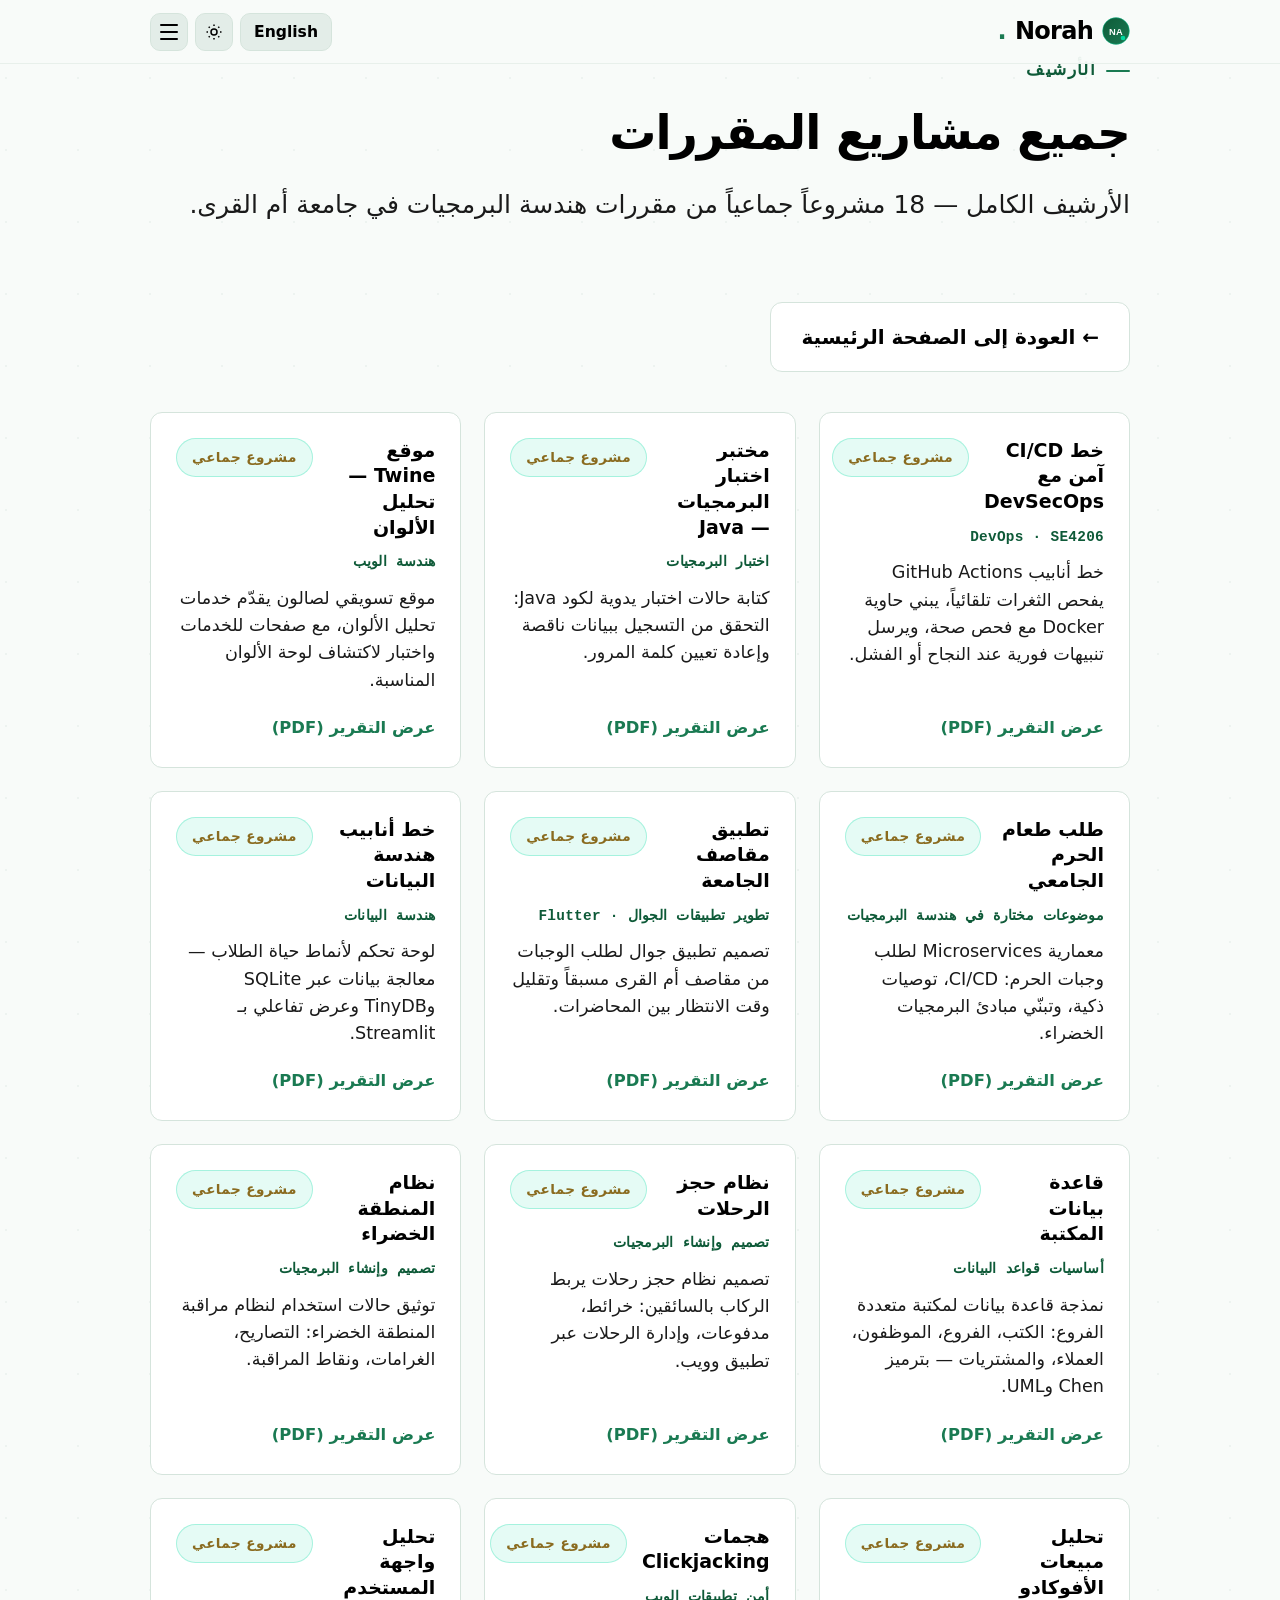
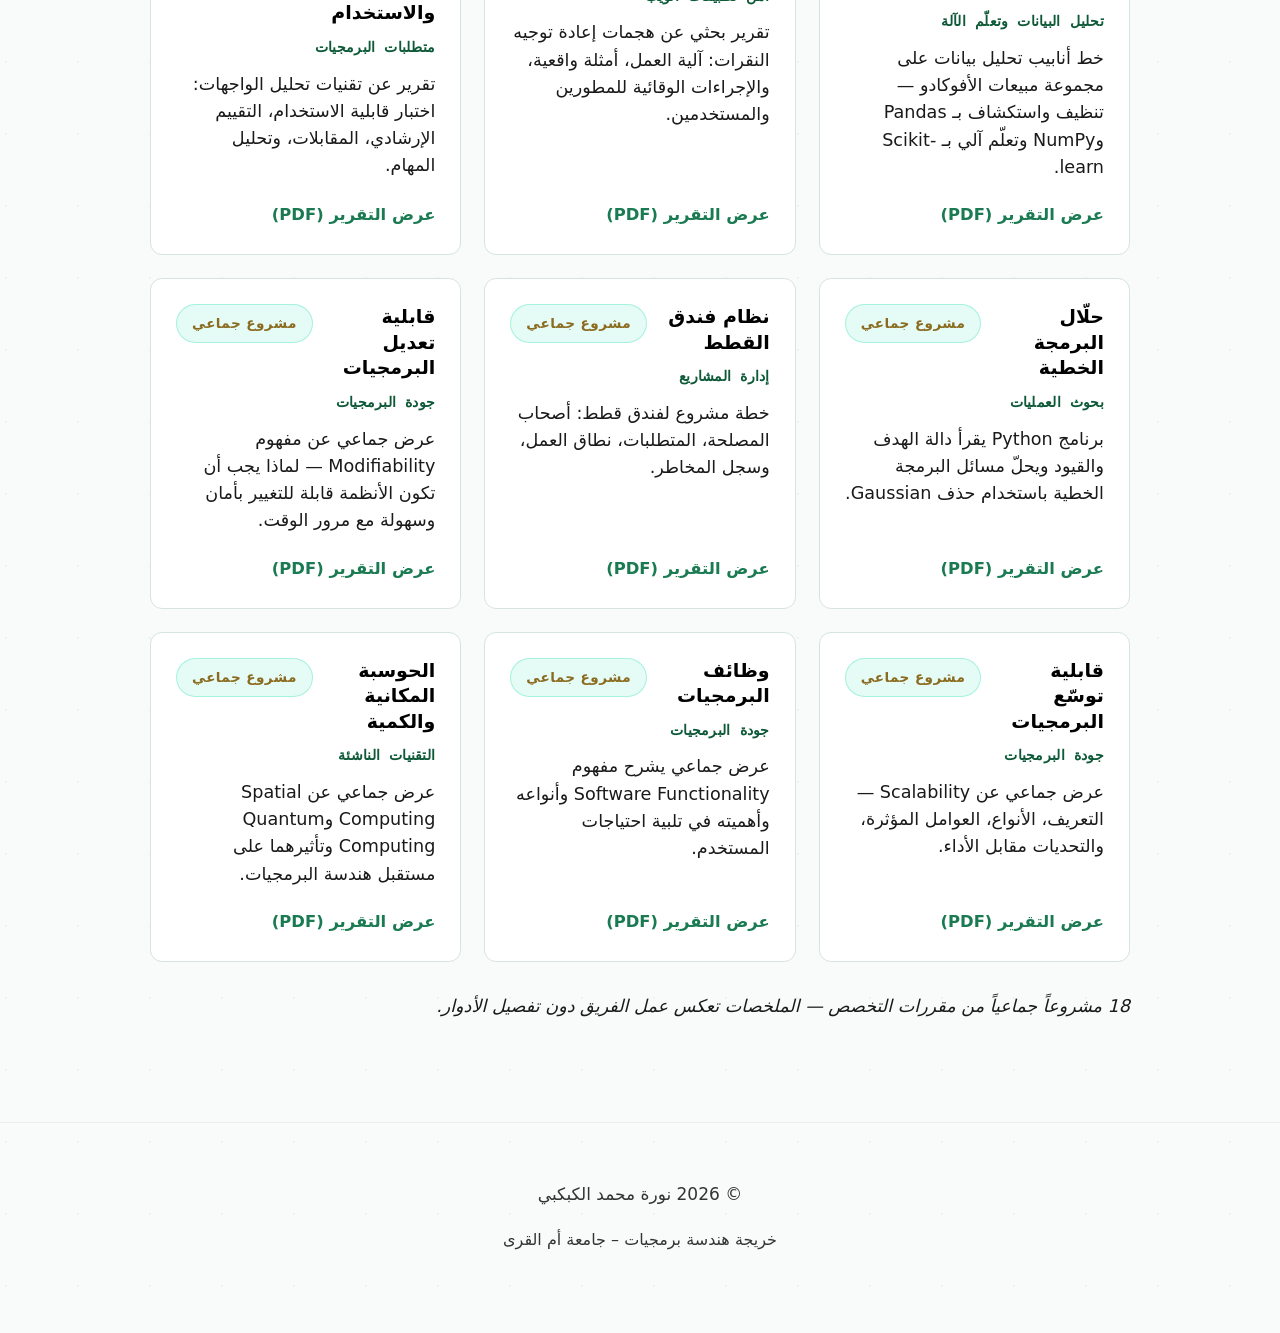
==== commit 4b8f8cc1: "update" ====
--- a/course-projects.html
+++ b/course-projects.html
@@ -2,10 +2,11 @@
 <html lang="ar" dir="rtl">
 <head>
   <meta charset="UTF-8">
+  <meta name="viewport" content="width=device-width, initial-scale=1">
   <meta name="description" content="Archive of academic course projects — Norah Alkabkabi">
   <title>مشاريع المقررات | نورة الكبكبي</title>
   <link rel="icon" href="assets/favicon.svg" type="image/svg+xml">
-  <link rel="stylesheet" href="styles.css?v=11">
+  <link rel="stylesheet" href="styles.css?v=12">
   <script>
     (function () {
       var th = localStorage.getItem('portfolio-theme');
--- a/styles.css
+++ b/styles.css
@@ -2169,9 +2169,21 @@
 
 .course-projects-grid {
   display: grid;
-  grid-template-columns: repeat(3, minmax(0, 1fr));
-  gap: 1rem;
+  grid-template-columns: 1fr;
+  gap: 1.15rem;
   margin-bottom: 1.5rem;
+}
+
+@media (min-width: 640px) {
+  .course-projects-grid {
+    grid-template-columns: repeat(2, minmax(0, 1fr));
+  }
+}
+
+@media (min-width: 1024px) {
+  .course-projects-grid {
+    grid-template-columns: repeat(3, minmax(0, 1fr));
+  }
 }
 
 .course-project-card {
@@ -2863,16 +2875,6 @@
     grid-template-columns: 1fr;
   }
 
-  .course-projects-grid {
-    grid-template-columns: 1fr;
-  }
-
-  @media (min-width: 640px) and (max-width: 1023px) {
-    .course-projects-grid {
-      grid-template-columns: repeat(2, minmax(0, 1fr));
-    }
-  }
-
   .mvc-diagram {
     grid-template-columns: 1fr;
   }
@@ -2893,7 +2895,7 @@
 
 @media (max-width: 640px) {
   html {
-    font-size: clamp(15px, 4.2vw, 17px);
+    font-size: clamp(16px, 4.5vw, 18px);
   }
 
   .container {
@@ -3057,7 +3059,46 @@
   .course-project-header {
     flex-direction: column;
     align-items: flex-start;
-    gap: 0.4rem;
+    gap: 0.5rem;
+  }
+
+  .course-projects-grid {
+    gap: 1.25rem;
+  }
+
+  .course-project-card {
+    padding: 1.35rem 1.25rem;
+  }
+
+  .course-project-header h4 {
+    font-size: 1.08rem;
+    line-height: 1.4;
+  }
+
+  .course-project-header .badge {
+    font-size: 0.75rem;
+  }
+
+  .course-project-course {
+    font-size: 0.88rem;
+  }
+
+  .course-project-desc {
+    font-size: 1rem;
+    line-height: 1.65;
+    margin-bottom: 1.15rem;
+  }
+
+  .course-project-link {
+    font-size: 0.95rem;
+    min-height: 44px;
+    display: inline-flex;
+    align-items: center;
+  }
+
+  .course-projects-archive-link {
+    width: 100%;
+    justify-content: center;
   }
 
   .award-banner {
